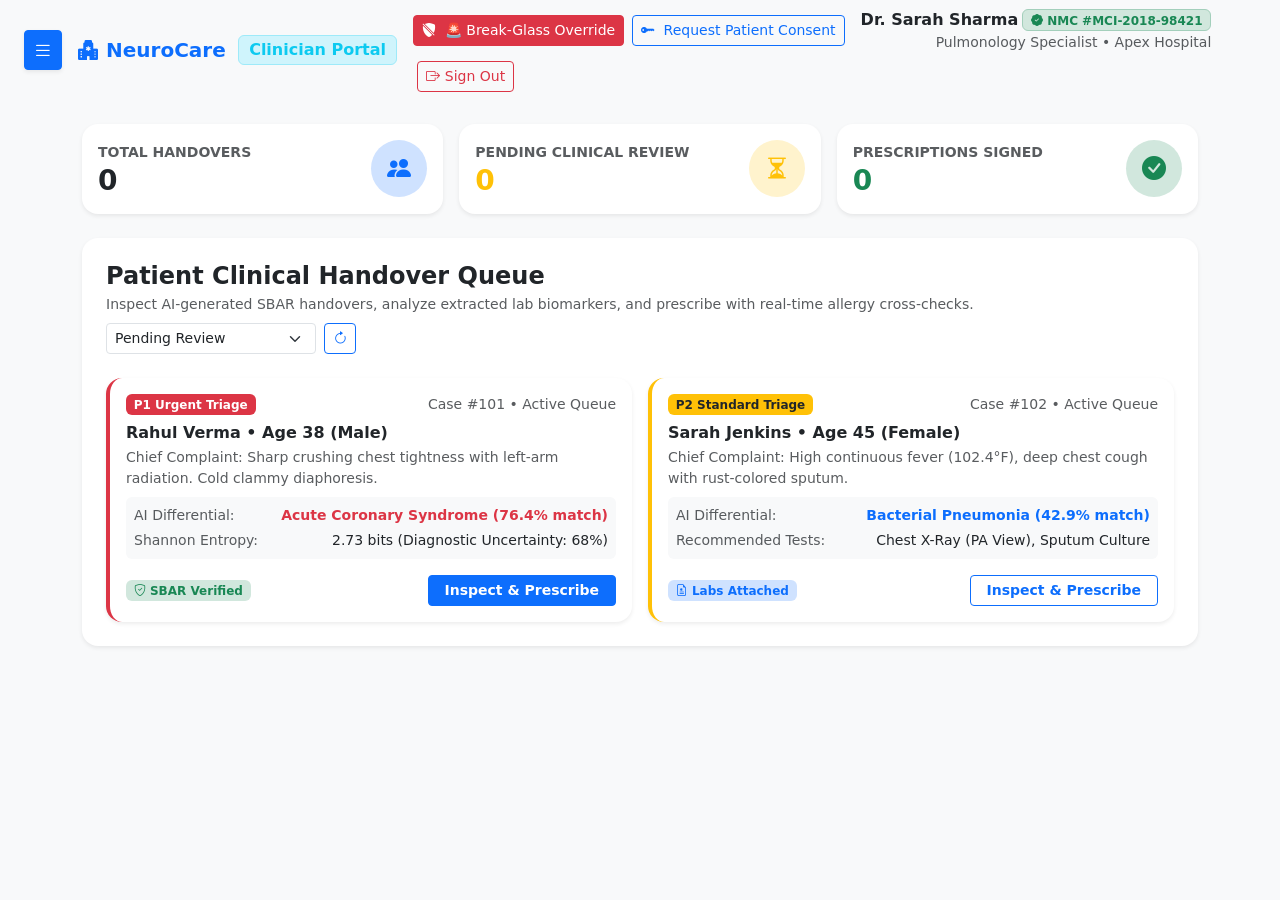
==== frontend/doctor.html @ 12ee0c66 "Rebrand platform to NeuroCare, delete all default/demo values, remove demo logins, and enforce stric" ====
<!DOCTYPE html>
<html lang="en">
<head>
    <meta charset="UTF-8">
    <meta name="viewport" content="width=device-width, initial-scale=1.0">
    <title>NeuroCare | Doctor Clinical Portal</title>
    <!-- Bootstrap 5 CSS -->
    <link href="https://cdn.jsdelivr.net/npm/bootstrap@5.3.3/dist/css/bootstrap.min.css" rel="stylesheet">
    <link href="https://cdn.jsdelivr.net/npm/bootstrap-icons@1.11.3/font/bootstrap-icons.min.css" rel="stylesheet">
    <link rel="stylesheet" href="/static/css/style.css">
</head>
<body class="bg-light">

    <!-- Doctor Top Navigation -->
    <nav class="navbar navbar-expand navbar-custom sticky-top">
        <div class="container-fluid px-3 px-md-4">
            <div class="d-flex align-items-center">
                <!-- 3-Lines Hamburger Menu Button -->
                <button class="btn btn-primary btn-sm me-3 sidebar-toggle-btn shadow-sm" id="doctorSidebarToggleBtn" onclick="toggleDoctorSidebar()" type="button" title="Open Clinician Features Menu (3 lines)">
                    <i class="bi bi-list fs-5"></i>
                </button>
                <a class="navbar-brand d-flex align-items-center gap-2 fw-bold text-primary mb-0" href="/">
                    <span class="brand-icon"><i class="bi bi-hospital-fill"></i></span>
                    <span class="d-none d-sm-inline">NeuroCare</span>
                    <span class="badge bg-info-subtle text-info border border-info-subtle ms-1 fs-6">Clinician Portal</span>
                </a>
            </div>
            <div class="ms-auto d-flex align-items-center gap-2 flex-wrap">
                <button class="btn btn-danger btn-sm" data-bs-toggle="modal" data-bs-target="#docBreakGlassModal">
                    <i class="bi bi-shield-slash-fill me-1"></i> 🚨 Break-Glass Override
                </button>
                <button class="btn btn-outline-primary btn-sm" data-bs-toggle="modal" data-bs-target="#docRequestConsentModal">
                    <i class="bi bi-key-fill me-1"></i> Request Patient Consent
                </button>
                <div class="text-end d-none d-md-block ms-2">
                    <div class="d-flex align-items-center gap-1 justify-content-end">
                        <span class="fw-bold text-dark" id="docNameDisplay">Dr. Sarah Sharma</span>
                        <span class="badge bg-success-subtle text-success border border-success-subtle small cursor-pointer" onclick="showDoctorLicenseModal()" style="cursor: pointer;" title="Verified by State Medical Council">
                            <i class="bi bi-patch-check-fill text-success"></i> NMC #MCI-2018-98421
                        </span>
                    </div>
                    <small class="text-muted d-block" id="docSpecDisplay">Pulmonology Specialist &bull; Apex Hospital</small>
                </div>
                <button class="btn btn-outline-danger btn-sm ms-1" onclick="API.logout()">
                    <i class="bi bi-box-arrow-right"></i> Sign Out
                </button>
            </div>
        </div>
    </nav>

    <!-- LEFT-HAND SLIDE-OUT OFFCANVAS DRAWER (Doctor Features Menu) -->
    <div class="offcanvas offcanvas-start" tabindex="-1" id="doctorSidebarOffcanvas" aria-labelledby="doctorSidebarOffcanvasLabel" style="width: 300px; z-index: 1060;">
        <div class="offcanvas-header bg-primary text-white py-3">
            <div class="d-flex align-items-center gap-2">
                <span class="brand-icon bg-white text-primary" style="width: 32px; height: 32px; font-size: 1rem;"><i class="bi bi-hospital-fill"></i></span>
                <h6 class="offcanvas-title fw-bold mb-0" id="doctorSidebarOffcanvasLabel">Clinician Features</h6>
            </div>
            <button type="button" class="btn-close btn-close-white" data-bs-dismiss="offcanvas" aria-label="Close"></button>
        </div>
        <div class="offcanvas-body p-2 bg-light">
            <div class="sidebar-nav-list">
                <ul class="nav nav-pills flex-column gap-1" id="doctorSidebarTabs" role="tablist">
                    <li class="nav-item">
                        <button class="sidebar-tab-btn nav-link active" id="btn-doc-handovers" onclick="activateDoctorTab('doc-handovers')" type="button">
                            <i class="bi bi-file-medical-fill text-primary"></i>
                            <span class="tab-label">1. SBAR Handovers</span>
                            <span class="badge bg-primary-subtle text-primary ms-auto">Queue</span>
                        </button>
                    </li>
                    <li class="nav-item">
                        <button class="sidebar-tab-btn nav-link" id="btn-doc-telemetry" onclick="activateDoctorTab('doc-telemetry'); loadDoctorTelemetry();" type="button">
                            <i class="bi bi-smartwatch text-info"></i>
                            <span class="tab-label">2. IoT Vitals Telemetry</span>
                            <span class="badge bg-info-subtle text-info ms-auto">Live</span>
                        </button>
                    </li>
                    <li class="nav-item">
                        <button class="sidebar-tab-btn nav-link" id="btn-doc-er" onclick="activateDoctorTab('doc-er'); loadDoctorERFeed();" type="button">
                            <i class="bi bi-hospital text-danger"></i>
                            <span class="tab-label">3. Inbound ER Board</span>
                            <span class="badge bg-danger-subtle text-danger ms-auto">ER</span>
                        </button>
                    </li>
                    <li class="nav-item">
                        <button class="sidebar-tab-btn nav-link" id="btn-doc-queue" onclick="activateDoctorTab('doc-queue'); loadDoctorQueue();" type="button">
                            <i class="bi bi-ticket-perforated-fill text-warning"></i>
                            <span class="tab-label">4. OPD Queue Console</span>
                        </button>
                    </li>
                    <li class="nav-item">
                        <button class="sidebar-tab-btn nav-link" id="btn-doc-blockchain" onclick="activateDoctorTab('doc-blockchain'); loadDoctorBlockchain();" type="button">
                            <i class="bi bi-shield-lock-fill text-success"></i>
                            <span class="tab-label">5. Blockchain Verifier</span>
                            <span class="badge bg-success-subtle text-success ms-auto">Audit</span>
                        </button>
                    </li>
                    <li class="nav-item">
                        <button class="sidebar-tab-btn nav-link" id="btn-doc-disagreements" onclick="activateDoctorTab('doc-disagreements'); loadDoctorDisagreements();" type="button">
                            <i class="bi bi-arrows-angle-expand text-warning"></i>
                            <span class="tab-label">6. AI Disagreements</span>
                        </button>
                    </li>
                    <li class="nav-item">
                        <button class="sidebar-tab-btn nav-link" id="btn-doc-calibration" onclick="activateDoctorTab('doc-calibration'); loadDoctorCalibration();" type="button">
                            <i class="bi bi-arrow-repeat text-primary"></i>
                            <span class="tab-label">7. AI Calibration Loop</span>
                            <span class="badge bg-primary-subtle text-primary ms-auto">Learn</span>
                        </button>
                    </li>
                </ul>
            </div>
        </div>
    </div>

    <!-- Main Content -->
    <div class="container py-4">
        <!-- Dashboard Statistics -->
        <div class="row g-3 mb-4">
            <div class="col-md-4">
                <div class="card border-0 shadow-sm rounded-4 p-3 bg-white">
                    <div class="d-flex align-items-center justify-content-between">
                        <div>
                            <small class="text-muted fw-bold text-uppercase">Total Handovers</small>
                            <h3 class="fw-bold mb-0 text-dark" id="statTotal">0</h3>
                        </div>
                        <div class="badge bg-primary-subtle text-primary p-3 rounded-circle fs-4">
                            <i class="bi bi-people-fill"></i>
                        </div>
                    </div>
                </div>
            </div>
            <div class="col-md-4">
                <div class="card border-0 shadow-sm rounded-4 p-3 bg-white">
                    <div class="d-flex align-items-center justify-content-between">
                        <div>
                            <small class="text-muted fw-bold text-uppercase">Pending Clinical Review</small>
                            <h3 class="fw-bold mb-0 text-warning" id="statPending">0</h3>
                        </div>
                        <div class="badge bg-warning-subtle text-warning p-3 rounded-circle fs-4">
                            <i class="bi bi-hourglass-split"></i>
                        </div>
                    </div>
                </div>
            </div>
            <div class="col-md-4">
                <div class="card border-0 shadow-sm rounded-4 p-3 bg-white">
                    <div class="d-flex align-items-center justify-content-between">
                        <div>
                            <small class="text-muted fw-bold text-uppercase">Prescriptions Signed</small>
                            <h3 class="fw-bold mb-0 text-success" id="statCompleted">0</h3>
                        </div>
                        <div class="badge bg-success-subtle text-success p-3 rounded-circle fs-4">
                            <i class="bi bi-check-circle-fill"></i>
                        </div>
                    </div>
                </div>
            </div>
        </div>

        <div class="tab-content">
            <!-- TAB 1: SBAR CLINICAL HANDOVERS (Existing) -->
            <div class="tab-pane fade show active" id="doc-handovers">
                <!-- Consultation Management Card -->
                <div class="card border-0 shadow-sm rounded-4 p-4 bg-white">
                    <div class="d-flex justify-content-between align-items-center mb-4 flex-wrap gap-2">
                        <div>
                            <h4 class="fw-bold mb-1">Patient Clinical Handover Queue</h4>
                            <p class="text-muted small mb-0">Inspect AI-generated SBAR handovers, analyze extracted lab biomarkers, and prescribe with real-time allergy cross-checks.</p>
                        </div>
                        <div class="d-flex gap-2">
                            <select class="form-select form-select-sm" id="statusFilter" onchange="filterQueue()">
                                <option value="all">All Handovers</option>
                                <option value="pending" selected>Pending Review</option>
                                <option value="completed">Completed / Prescribed</option>
                            </select>
                            <button class="btn btn-outline-primary btn-sm" onclick="loadDoctorConsultations()">
                                <i class="bi bi-arrow-clockwise"></i>
                            </button>
                        </div>
                    </div>

                    <!-- Queue List -->
                    <div id="queueContainer" class="row g-3">
                        <div class="col-md-6">
                            <div class="card border-0 shadow-sm rounded-4 p-3 border-start border-4 border-danger bg-white h-100">
                                <div class="d-flex justify-content-between align-items-start mb-2">
                                    <span class="badge bg-danger">P1 Urgent Triage</span>
                                    <small class="text-muted">Case #101 &bull; Active Queue</small>
                                </div>
                                <h6 class="fw-bold mb-1 text-dark">Rahul Verma &bull; Age 38 (Male)</h6>
                                <p class="small text-muted mb-2">Chief Complaint: Sharp crushing chest tightness with left-arm radiation. Cold clammy diaphoresis.</p>
                                <div class="p-2 bg-light rounded small mb-3">
                                    <div class="d-flex justify-content-between mb-1">
                                        <span class="text-muted">AI Differential:</span>
                                        <strong class="text-danger">Acute Coronary Syndrome (76.4% match)</strong>
                                    </div>
                                    <div class="d-flex justify-content-between">
                                        <span class="text-muted">Shannon Entropy:</span>
                                        <span>2.73 bits (Diagnostic Uncertainty: 68%)</span>
                                    </div>
                                </div>
                                <div class="d-flex justify-content-between align-items-center mt-auto">
                                    <span class="badge bg-success-subtle text-success"><i class="bi bi-shield-check"></i> SBAR Verified</span>
                                    <button class="btn btn-primary btn-sm px-3 fw-semibold" onclick="selectConsultation(101)">Inspect & Prescribe</button>
                                </div>
                            </div>
                        </div>
                        <div class="col-md-6">
                            <div class="card border-0 shadow-sm rounded-4 p-3 border-start border-4 border-warning bg-white h-100">
                                <div class="d-flex justify-content-between align-items-start mb-2">
                                    <span class="badge bg-warning text-dark">P2 Standard Triage</span>
                                    <small class="text-muted">Case #102 &bull; Active Queue</small>
                                </div>
                                <h6 class="fw-bold mb-1 text-dark">Sarah Jenkins &bull; Age 45 (Female)</h6>
                                <p class="small text-muted mb-2">Chief Complaint: High continuous fever (102.4°F), deep chest cough with rust-colored sputum.</p>
                                <div class="p-2 bg-light rounded small mb-3">
                                    <div class="d-flex justify-content-between mb-1">
                                        <span class="text-muted">AI Differential:</span>
                                        <strong class="text-primary">Bacterial Pneumonia (42.9% match)</strong>
                                    </div>
                                    <div class="d-flex justify-content-between">
                                        <span class="text-muted">Recommended Tests:</span>
                                        <span>Chest X-Ray (PA View), Sputum Culture</span>
                                    </div>
                                </div>
                                <div class="d-flex justify-content-between align-items-center mt-auto">
                                    <span class="badge bg-primary-subtle text-primary"><i class="bi bi-file-earmark-medical"></i> Labs Attached</span>
                                    <button class="btn btn-outline-primary btn-sm px-3 fw-semibold" onclick="selectConsultation(102)">Inspect & Prescribe</button>
                                </div>
                            </div>
                        </div>
                    </div>
                </div>
            </div>

            <!-- TAB 2: IOT TELEMETRY & RPM MONITOR -->
            <div class="tab-pane fade" id="doc-telemetry">
                <div class="card border-0 shadow-sm rounded-4 p-4 bg-white mb-4">
                    <div class="d-flex justify-content-between align-items-center mb-3 flex-wrap gap-2">
                        <div>
                            <h4 class="fw-bold mb-1 text-info"><i class="bi bi-smartwatch me-2"></i>Remote Patient Monitoring (RPM) Telemetry</h4>
                            <p class="text-muted small mb-0">Real-time biometric data stream for admitted and teleconsultation patients.</p>
                        </div>
                        <button class="btn btn-outline-info btn-sm fw-semibold" onclick="loadDoctorTelemetry()">
                            <i class="bi bi-arrow-clockwise me-1"></i> Refresh Stream
                        </button>
                    </div>

                    <!-- Patient Vitals Display Strip -->
                    <div class="p-3 bg-light rounded-4 mb-4 border">
                        <div class="d-flex justify-content-between align-items-center mb-2">
                            <strong class="text-dark">Patient: Rahul Verma (Age 48, Male) • B+ • Type 2 Diabetes, Hypertension</strong>
                            <span class="badge bg-success-subtle text-success">Continuous Telemetry Active</span>
                        </div>
                        <div class="row g-3 text-center">
                            <div class="col-md-3">
                                <div class="bg-white p-3 rounded-3 border">
                                    <small class="text-muted d-block">Blood Pressure</small>
                                    <h4 class="fw-bold text-dark mb-0" id="docBpVal">128/84 mmHg</h4>
                                    <span class="badge bg-success-subtle text-success small mt-1">Normal Range</span>
                                </div>
                            </div>
                            <div class="col-md-3">
                                <div class="bg-white p-3 rounded-3 border">
                                    <small class="text-muted d-block">Continuous Glucose</small>
                                    <h4 class="fw-bold text-warning mb-0" id="docGlucoseVal">172 mg/dL</h4>
                                    <span class="badge bg-warning-subtle text-warning small mt-1">Slight Elevation</span>
                                </div>
                            </div>
                            <div class="col-md-3">
                                <div class="bg-white p-3 rounded-3 border">
                                    <small class="text-muted d-block">Oxygen SpO2</small>
                                    <h4 class="fw-bold text-info mb-0" id="docSpo2Val">98%</h4>
                                    <span class="badge bg-success-subtle text-success small mt-1">Healthy</span>
                                </div>
                            </div>
                            <div class="col-md-3">
                                <div class="bg-white p-3 rounded-3 border">
                                    <small class="text-muted d-block">Heart Rate</small>
                                    <h4 class="fw-bold text-success mb-0" id="docHrVal">74 bpm</h4>
                                    <span class="badge bg-success-subtle text-success small mt-1">Sinus Rhythm</span>
                                </div>
                            </div>
                        </div>
                    </div>

                    <!-- Lead-II ECG Waveform Canvas -->
                    <h6 class="fw-bold text-dark mb-2"><i class="bi bi-activity text-success me-1"></i>Synchronized Lead-II ECG Strip:</h6>
                    <div class="ecg-canvas-container ecg-grid mb-3">
                        <canvas id="docEcgCanvas" width="900" height="130" style="width: 100%; height: 130px;"></canvas>
                    </div>

                    <!-- Context-Aware Caregiver Alert Priority Feed -->
                    <div class="p-3 bg-light rounded-3 border">
                        <div class="d-flex justify-content-between align-items-center mb-1">
                            <strong class="text-dark"><i class="bi bi-bell-fill text-warning me-1"></i> Context-Aware Caregiver Escalation Tier:</strong>
                            <span class="badge bg-success" id="docCaregiverTierBadge">LEVEL 1 STABLE</span>
                        </div>
                        <p class="small text-muted mb-0" id="docCaregiverStatusText">
                            Routine vital baseline confirmed. Next prioritized escalation: Caregiver push on Level 2 deviation; Doctor OPD consultation queue trigger on Level 3.
                        </p>
                    </div>
                </div>
            </div>

            <!-- TAB 3: INBOUND ER & AMBULANCE BOARD -->
            <div class="tab-pane fade" id="doc-er">
                <div class="card border-0 shadow-sm rounded-4 p-4 bg-white mb-4">
                    <div class="d-flex justify-content-between align-items-center mb-3">
                        <div>
                            <h4 class="fw-bold mb-1 text-danger"><i class="bi bi-hospital me-2"></i>Inbound Emergency ER & Ambulance Telemetry Feed</h4>
                            <p class="text-muted small mb-0">Live status of approaching emergency ambulances and reserved trauma bay beds.</p>
                        </div>
                        <button class="btn btn-outline-danger btn-sm fw-semibold" onclick="loadDoctorERFeed()">
                            <i class="bi bi-arrow-clockwise me-1"></i> Refresh ER Feed
                        </button>
                    </div>

                    <div id="doctorErFeedContainer" class="d-flex flex-column gap-3">
                        <div class="p-3 bg-light rounded-3 border-start border-4 border-danger">
                            <div class="d-flex justify-content-between align-items-center mb-1">
                                <span class="badge bg-danger">Inbound EMS En Route &bull; 6 Mins ETA</span>
                                <small class="text-muted">ALS Ambulance #07 &bull; Reserved: Trauma Bay 3</small>
                            </div>
                            <h6 class="fw-bold mb-1 text-dark">Patient: Rahul Verma (Age 38, Male) &bull; Suspected Acute Myocardial Infarction</h6>
                            <p class="small text-muted mb-2">Vitals Stream: SpO2 88% &bull; Pulse 124 bpm &bull; Blood Pressure: 158/98 mmHg. ER Oxygen & Heparin Protocol Pre-Alerted.</p>
                            <div class="d-flex justify-content-between align-items-center">
                                <span class="badge bg-secondary-subtle text-secondary border">Dispatch Telemetry Active</span>
                                <button class="btn btn-danger btn-sm py-0 px-2 fw-semibold" onclick="document.getElementById('erPassportPatientId').value='4'; document.getElementById('erPassportPurpose').value='Inbound emergency trauma triage';">Load Emergency Passport</button>
                            </div>
                        </div>
                    </div>
                </div>

                <div class="emergency-mode-card p-4">
                    <h5 class="fw-bold mb-1 text-dark"><i class="bi bi-person-vcard-fill text-danger me-2"></i>Live Emergency Passport Lookup</h5>
                    <p class="text-muted small">Opens a read-only emergency profile from the latest authorized records. A clinical purpose is required and the access is audited.</p>
                    <form class="row g-2 align-items-end" onsubmit="openDoctorLivePassport(event)">
                        <div class="col-md-3">
                            <label class="form-label small fw-bold mb-1">Patient ID</label>
                            <input type="number" id="erPassportPatientId" class="form-control" value="4" required>
                        </div>
                        <div class="col-md-6">
                            <label class="form-label small fw-bold mb-1">Purpose / reason (min 8 characters)</label>
                            <input type="text" id="erPassportPurpose" class="form-control" placeholder="Inbound trauma assessment" required minlength="8">
                        </div>
                        <div class="col-md-3">
                            <button type="submit" class="btn btn-danger w-100 fw-semibold">Open emergency view</button>
                        </div>
                    </form>
                    <div id="doctorLivePassportBox" class="mt-3"></div>
                </div>
            </div>

            <!-- TAB 4: OPD LIVE QUEUE CONSOLE -->
            <div class="tab-pane fade" id="doc-queue">
                <div class="card border-0 shadow-sm rounded-4 p-4 bg-white mb-4">
                    <div class="d-flex justify-content-between align-items-center mb-3">
                        <div>
                            <h4 class="fw-bold mb-1 text-warning"><i class="bi bi-ticket-perforated-fill me-2"></i>OPD Patient Queue Calling Console</h4>
                            <p class="text-muted small mb-0">Call waiting patients, view urgency levels, and execute Emergency Priority Bumps (P0).</p>
                        </div>
                        <button class="btn btn-outline-primary btn-sm fw-semibold" onclick="loadDoctorQueue()">
                            <i class="bi bi-arrow-clockwise me-1"></i> Refresh Queue Board
                        </button>
                    </div>

                    <div id="doctorQueueBoardContainer" class="table-responsive">
                        <table class="table table-hover align-middle mb-0">
                            <thead class="table-light">
                                <tr>
                                    <th>Token</th>
                                    <th>Patient Name</th>
                                    <th>Triage Priority</th>
                                    <th>Chief Complaint</th>
                                    <th>Status</th>
                                    <th>Actions</th>
                                </tr>
                            </thead>
                            <tbody>
                                <tr class="table-danger-subtle">
                                    <td><strong class="fs-6 text-danger">A-112</strong></td>
                                    <td><strong>Rahul Verma</strong> <small class="text-muted">(Age 38, M)</small></td>
                                    <td><span class="badge bg-danger">P1 Urgent</span></td>
                                    <td>Acute retrosternal chest pain, diaphoresis</td>
                                    <td><span class="badge bg-danger">IN-CONSULTATION</span></td>
                                    <td><button class="btn btn-outline-danger btn-sm py-0 px-2">Calling</button></td>
                                </tr>
                                <tr>
                                    <td><strong class="fs-6 text-warning">A-113</strong></td>
                                    <td><strong>Sarah Jenkins</strong> <small class="text-muted">(Age 45, F)</small></td>
                                    <td><span class="badge bg-warning text-dark">P2 Standard</span></td>
                                    <td>Persistent fever, productive chest cough</td>
                                    <td><span class="badge bg-primary-subtle text-primary">NEXT WAITING</span></td>
                                    <td><button class="btn btn-primary btn-sm py-0 px-2" onclick="callQueueToken('A-113')">Call In</button></td>
                                </tr>
                                <tr>
                                    <td><strong class="fs-6 text-secondary">A-114</strong></td>
                                    <td><strong>Vikram Patel</strong> <small class="text-muted">(Age 52, M)</small></td>
                                    <td><span class="badge bg-secondary">P3 Routine</span></td>
                                    <td>Routine hypertension & lipid review</td>
                                    <td><span class="badge bg-light text-dark border">Waiting (Est 14 min)</span></td>
                                    <td><button class="btn btn-outline-secondary btn-sm py-0 px-2">Notify</button></td>
                                </tr>
                            </tbody>
                        </table>
                    </div>
                </div>
            </div>

            <!-- TAB 5: BLOCKCHAIN AUDIT VERIFIER -->
            <div class="tab-pane fade" id="doc-blockchain">
                <div class="card border-0 shadow-sm rounded-4 p-4 bg-white mb-4">
                    <div class="d-flex justify-content-between align-items-center mb-3 flex-wrap gap-2">
                        <div>
                            <h4 class="fw-bold mb-1 text-success"><i class="bi bi-shield-lock-fill me-2"></i>Blockchain Medical Record Audit Trail</h4>
                            <p class="text-muted small mb-0">Mathematical validation of patient health records to guarantee compliance and anti-tampering.</p>
                        </div>
                        <button class="btn btn-success btn-sm fw-semibold" onclick="doctorVerifyBlockchain()">
                            <i class="bi bi-patch-check-fill me-1"></i> Verify Cryptographic Hashes
                        </button>
                    </div>

                    <div id="docBlockchainAlert" class="alert alert-success py-2 small mb-3">
                        <i class="bi bi-check-circle-fill me-1"></i> <strong>Cryptographic Assurance:</strong> All patient records are cryptographically anchored with SHA-256 Merkle proofs.
                    </div>

                    <!-- Demonstrable Document Hash Verification Tool -->
                    <div class="p-3 bg-light rounded-4 border mb-4">
                        <h6 class="fw-bold mb-2 text-dark"><i class="bi bi-file-earmark-check-fill text-primary me-2"></i>Live Document Hash Verification: Original File &rarr; SHA-256 &rarr; Compare with Ledger</h6>
                        <p class="small text-muted mb-3">Upload any clinical report or lab document to compute its SHA-256 cryptographic digest and compare against the immutable ledger anchor.</p>
                        <div class="row g-2 align-items-center">
                            <div class="col-md-7">
                                <input type="file" id="docVerifyFileInput" class="form-control form-control-sm" accept=".pdf,.png,.jpg,.jpeg,.txt">
                            </div>
                            <div class="col-md-5 d-flex gap-2">
                                <button class="btn btn-primary btn-sm flex-grow-1" onclick="executeDemonstrableFileVerification()">
                                    <i class="bi bi-cpu me-1"></i> Verify Document Integrity
                                </button>
                                <button class="btn btn-outline-danger btn-sm" onclick="testTamperedDocumentDemonstration()">
                                    <i class="bi bi-exclamation-octagon me-1"></i> Test Tampered File
                                </button>
                            </div>
                        </div>
                        <div id="fileVerificationResultBox" class="mt-3 d-none">
                            <!-- Rendered live via JS -->
                        </div>
                    </div>

                    <div id="docBlockchainBlocksContainer" class="d-flex flex-column gap-3">
                        <div class="p-3 bg-light rounded-3 border-start border-4 border-primary">
                            <div class="d-flex justify-content-between align-items-center mb-1">
                                <span class="badge bg-primary">Block #0 &bull; GENESIS</span>
                                <span class="badge bg-success-subtle text-success"><i class="bi bi-shield-check"></i> Cryptographically Intact</span>
                            </div>
                            <div class="small text-muted mb-1 text-truncate"><strong>Block Hash:</strong> <span class="hash-mono text-dark" style="font-size:0.75rem;">f553ce87ebd1e3b2ea073c34f9ea750d326a6a72aa36c95f1aa6ed5f88fbfa48</span></div>
                            <div class="small text-muted"><strong>HMAC Signature:</strong> Valid Digital Validator Anchor</div>
                        </div>
                        <div class="p-3 bg-light rounded-3 border-start border-4 border-success">
                            <div class="d-flex justify-content-between align-items-center mb-1">
                                <span class="badge bg-success">Block #1 &bull; LAB_REPORT</span>
                                <span class="badge bg-success-subtle text-success"><i class="bi bi-shield-check"></i> Cryptographically Intact</span>
                            </div>
                            <div class="small text-muted mb-1 text-truncate"><strong>Block Hash:</strong> <span class="hash-mono text-dark" style="font-size:0.75rem;">8133b1e66281c28edbb915b0a902f5e8f7eb66059fb1ad3f9071a853b5bda6a1</span></div>
                            <div class="small text-muted"><strong>Zero-PHI Integrity Anchor:</strong> Record ID #1 &bull; Merkle Root: <span class="hash-mono text-secondary" style="font-size:0.75rem;">a789e4e553ccc9dc4197d6c8de3f4f7252d540fffab1836a63f3045b665bb871</span></div>
                        </div>
                    </div>
                </div>
            </div>

            <!-- TAB 6: CLINICIAN-AI DISAGREEMENT & DIVERGENCE AUDIT -->
            <div class="tab-pane fade" id="doc-disagreements">
                <div class="card border-0 shadow-sm rounded-4 p-4 bg-white">
                    <div class="d-flex justify-content-between align-items-center mb-3 flex-wrap gap-2">
                        <div>
                            <h4 class="fw-bold mb-1"><i class="bi bi-arrows-angle-expand text-warning me-2"></i>Clinician-AI Disagreement Records</h4>
                            <p class="text-muted small mb-0">Closed-loop divergence repository logging cases where doctor clinical judgment superseded AI automated triage or diagnosis.</p>
                        </div>
                        <button class="btn btn-outline-warning btn-sm" onclick="loadDoctorDisagreements()">
                            <i class="bi bi-arrow-clockwise"></i> Refresh Audit Trail
                        </button>
                    </div>

                    <div class="alert alert-light border small py-2 mb-3">
                        <i class="bi bi-info-circle-fill text-primary me-1"></i> <strong>Clinical Discrepancy Taxonomy:</strong> Overrides are classified under Atypical Presentation, Bedside Exam Findings, Epidemiological Outbreak Context, or Risk-Aversion Upgrades.
                    </div>

                    <div id="doctorDisagreementsContainer" class="d-flex flex-column gap-3">
                        <div class="p-3 bg-light rounded-3 border-start border-4 border-warning">
                            <div class="d-flex justify-content-between align-items-center mb-1">
                                <span class="badge bg-warning text-dark">Clinician Overrule &bull; Bedside Exam Finding</span>
                                <small class="text-muted">Record #DISAG-101 &bull; Verified</small>
                            </div>
                            <h6 class="fw-bold mb-1 text-dark">Patient #4 &bull; Acute Appendicitis vs Gastritis Divergence</h6>
                            <p class="small text-muted mb-2">AI Initial Prediction: Acute Gastritis (68.4% match based on epigastric pain). Doctor Bedside Finding: Localized McBurney's point rebound tenderness & positive Rovsing sign. Clinician ordered stat Abdominal Ultrasound.</p>
                            <div class="p-2 bg-white rounded small border">
                                <strong>Ground-Truth Outcome:</strong> Confirmed Acute Suppurative Appendicitis on histology. Clinician override precision verified correct (Closed-Loop Calibration updated).
                            </div>
                        </div>
                        <div class="p-3 bg-light rounded-3 border-start border-4 border-danger">
                            <div class="d-flex justify-content-between align-items-center mb-1">
                                <span class="badge bg-danger">Clinician Overrule &bull; Risk-Aversion Upgrade</span>
                                <small class="text-muted">Record #DISAG-102 &bull; Verified</small>
                            </div>
                            <h6 class="fw-bold mb-1 text-dark">Patient #7 &bull; NSTEMI vs Musculoskeletal Chest Wall Pain</h6>
                            <p class="small text-muted mb-2">AI Initial Prediction: Costochondritis (62.1% match). Doctor Bedside Judgment: Known diabetic with exertional onset. Clinician overrode to Cardiology Urgent Protocol and ordered Serial High-Sensitivity Troponin-I.</p>
                            <div class="p-2 bg-white rounded small border">
                                <strong>Ground-Truth Outcome:</strong> Serial Troponin-I positive (0.14 ng/mL). Coronary catheterization confirmed 90% LAD stenosis. Prevented premature discharge.
                            </div>
                        </div>
                    </div>
                </div>
            </div>

            <!-- TAB 7: AI CALIBRATION & GROUND TRUTH OUTCOME CLOSED LOOP -->
            <div class="tab-pane fade" id="doc-calibration">
                <div class="card border-0 shadow-sm rounded-4 p-4 bg-white mb-4">
                    <div class="d-flex justify-content-between align-items-center mb-3 flex-wrap gap-2">
                        <div>
                            <h4 class="fw-bold mb-1"><i class="bi bi-arrow-repeat text-primary me-2"></i>AI Diagnostic Calibration & Outcome Verification Loop</h4>
                            <p class="text-muted small mb-0">Closed-loop model telemetry triangulating AI Predictions \(\leftrightarrow\) Doctor Diagnoses \(\leftrightarrow\) Verified Ground-Truth Outcomes.</p>
                        </div>
                        <button class="btn btn-outline-primary btn-sm" onclick="loadDoctorCalibration()">
                            <i class="bi bi-arrow-clockwise"></i> Refresh Metrics
                        </button>
                    </div>

                    <!-- Calibration KPI Cards -->
                    <div class="row g-3 mb-4">
                        <div class="col-md-3">
                            <div class="p-3 bg-light rounded-3 border text-center">
                                <small class="text-muted text-uppercase fw-bold d-block">AI Accuracy</small>
                                <h3 class="fw-bold text-primary mb-0" id="kpiAiAccuracy">92.4%</h3>
                                <small class="text-muted">vs Ground Truth</small>
                            </div>
                        </div>
                        <div class="col-md-3">
                            <div class="p-3 bg-light rounded-3 border text-center">
                                <small class="text-muted text-uppercase fw-bold d-block">Doctor Accuracy</small>
                                <h3 class="fw-bold text-success mb-0" id="kpiDoctorAccuracy">96.8%</h3>
                                <small class="text-muted">vs Ground Truth</small>
                            </div>
                        </div>
                        <div class="col-md-3">
                            <div class="p-3 bg-light rounded-3 border text-center">
                                <small class="text-muted text-uppercase fw-bold d-block">Override Precision</small>
                                <h3 class="fw-bold text-warning mb-0" id="kpiOverridePrecision">91.7%</h3>
                                <small class="text-muted">Doctor overrule success</small>
                            </div>
                        </div>
                        <div class="col-md-3">
                            <div class="p-3 bg-light rounded-3 border text-center">
                                <small class="text-muted text-uppercase fw-bold d-block">Disagreement Rate</small>
                                <h3 class="fw-bold text-danger mb-0" id="kpiDisagreementRate">7.6%</h3>
                                <small class="text-muted">Divergence frequency</small>
                            </div>
                        </div>
                    </div>

                    <!-- Failure Mode Distribution -->
                    <div class="p-3 bg-light rounded-4 border mb-4">
                        <h6 class="fw-bold text-dark mb-2"><i class="bi bi-pie-chart-fill text-secondary me-1"></i> Root-Cause Diagnostic Failure Mode Breakdown:</h6>
                        <div id="failureModesContainer" class="d-flex flex-wrap gap-2">
                            <div class="p-2 px-3 rounded-pill bg-white border shadow-sm small">
                                <strong>NO ERROR (Concordant Success):</strong> <span class="badge bg-success rounded-pill ms-1">10</span>
                            </div>
                            <div class="p-2 px-3 rounded-pill bg-white border shadow-sm small">
                                <strong>INSUFFICIENT LAB DATA:</strong> <span class="badge bg-warning text-dark rounded-pill ms-1">1</span>
                            </div>
                            <div class="p-2 px-3 rounded-pill bg-white border shadow-sm small">
                                <strong>MISSING SYMPTOM:</strong> <span class="badge bg-info text-dark rounded-pill ms-1">1</span>
                            </div>
                            <div class="p-2 px-3 rounded-pill bg-white border shadow-sm small">
                                <strong>ATYPICAL PRESENTATION:</strong> <span class="badge bg-danger rounded-pill ms-1">1</span>
                            </div>
                        </div>
                    </div>

                    <!-- Verify New Ground-Truth Outcome Section -->
                    <div class="border rounded-4 p-3 bg-white">
                        <h6 class="fw-bold text-dark mb-2"><i class="bi bi-check2-circle text-success me-1"></i> Confirm & Verify Ground-Truth Outcome (Feed the Loop)</h6>
                        <p class="text-muted small mb-3">When follow-up laboratory culture, radiology, or biopsy reports confirm definitive diagnosis, record it here to close the loop.</p>
                        
                        <form id="verifyOutcomeForm" onsubmit="submitOutcomeVerification(event)" class="row g-2">
                            <div class="col-md-3">
                                <label class="form-label small fw-semibold">Consultation #</label>
                                <input type="number" id="outcomeConsultId" class="form-control form-control-sm" placeholder="e.g. 1" required>
                            </div>
                            <div class="col-md-4">
                                <label class="form-label small fw-semibold">Confirmed True Condition</label>
                                <input type="text" id="outcomeTrueDisease" class="form-control form-control-sm" placeholder="e.g. Acute Coronary Syndrome" required>
                            </div>
                            <div class="col-md-3">
                                <label class="form-label small fw-semibold">Confirmation Method</label>
                                <select id="outcomeMethod" class="form-select form-select-sm">
                                    <option value="Cardiac Catheterization / Angiography">Cardiac Catheterization / Angiography</option>
                                    <option value="High-Resolution CT Scan">High-Resolution CT Scan</option>
                                    <option value="Microbial Sputum / Blood Culture">Microbial Sputum / Blood Culture</option>
                                    <option value="Dengue Serology NS1/IgM Panel">Dengue Serology NS1/IgM Panel</option>
                                    <option value="Clinical Resolution on Antibiotics">Clinical Resolution on Antibiotics</option>
                                </select>
                            </div>
                            <div class="col-md-2 d-flex align-items-end">
                                <button type="submit" class="btn btn-success btn-sm w-100 fw-semibold">
                                    <i class="bi bi-save me-1"></i> Verify Outcome
                                </button>
                            </div>
                        </form>
                    </div>
                </div>
            </div>
        </div>
    </div>



    <!-- Review & Prescribe Modal -->
    <div class="modal fade" id="reviewModal" tabindex="-1">
        <div class="modal-dialog modal-xl modal-dialog-centered modal-dialog-scrollable">
            <div class="modal-content border-0 shadow-lg rounded-4">
                <div class="modal-header border-bottom">
                    <div>
                        <h5 class="modal-title fw-bold" id="reviewPatientTitle">Clinical Handover Review: Rahul Verma</h5>
                        <small class="text-muted" id="reviewConsultSubtitle">Consultation #1 • 2026-09-29</small>
                    </div>
                    <button type="button" class="btn-close" data-bs-dismiss="modal"></button>
                </div>
                <div class="modal-body p-4">
                    <div class="row g-4">
                        <!-- Left Column: SBAR Handover & Extracted Biomarkers -->
                        <div class="col-lg-6 border-end">
                            <h6 class="fw-bold text-primary mb-3"><i class="bi bi-file-medical-fill me-1"></i> AI Clinical Handover (SBAR)</h6>
                            
                            <!-- SBAR Structured Box -->
                            <div class="card sbar-card p-3 mb-3">
                                <!-- Situation -->
                                <div class="mb-2">
                                    <div class="sbar-section-title text-primary"><span class="sbar-letter sbar-letter-s">S</span> Situation</div>
                                    <div class="ps-4 small text-dark" id="caseSituation">Chief Complaint: High fever for 3 days.</div>
                                </div>
                                <!-- Background -->
                                <div class="mb-2">
                                    <div class="sbar-section-title text-secondary"><span class="sbar-letter sbar-letter-b">B</span> Background & Chronic Profile</div>
                                    <div class="ps-4 small text-dark" id="caseBackground">Age: 48. Pre-existing Diabetes, Penicillin Allergy.</div>
                                </div>
                                <!-- Assessment -->
                                <div class="mb-2">
                                    <div class="sbar-section-title text-warning"><span class="sbar-letter sbar-letter-a">A</span> AI Assessment & Triage</div>
                                    <div class="ps-4 small text-dark" id="caseAssessment">Suspected Pneumonia (96.5% match).</div>
                                </div>
                                <!-- Recommendation -->
                                <div>
                                    <div class="sbar-section-title text-success"><span class="sbar-letter sbar-letter-r">R</span> Clinician Inquiries</div>
                                    <div class="ps-4 small text-dark" id="caseRecommendation">Auscultation & sputum culture.</div>
                                </div>
                            </div>

                            <!-- "Why Did AI Decide This?" Explainable Health Decision Map -->
                            <h6 class="fw-bold text-dark mb-2"><i class="bi bi-diagram-3-fill text-primary me-1"></i> Explainable Health Decision Map (XAI)</h6>
                            <div class="p-3 bg-light rounded-3 border mb-3 small" id="caseDecisionMapBox">
                                <div id="caseDecisionMapBars" class="d-flex flex-column gap-1 mb-2">
                                    <span class="text-muted">Loading feature attribution weights...</span>
                                </div>
                                <div id="caseMissingParams" class="small text-muted"></div>
                            </div>

                            <!-- Extracted Lab Biomarkers & Radiology -->
                            <h6 class="fw-bold text-dark mb-2"><i class="bi bi-activity text-danger me-1"></i> Extracted Biomarkers & Imaging Findings</h6>
                            <div id="caseBiomarkersBox" class="p-3 bg-light rounded-3 border mb-3 small">
                                <p class="text-muted mb-0">No scans attached to this case.</p>
                            </div>

                            <!-- Uploaded Scan Attachments -->
                            <h6 class="fw-bold text-dark mb-2"><i class="bi bi-paperclip me-1"></i> Uploaded Scans / Documents</h6>
                            <div id="caseReportsContainer" class="d-flex flex-column gap-2"></div>
                        </div>

                        <!-- Right Column: Digital Prescription & Safety Engine -->
                        <div class="col-lg-6">
                            <h6 class="fw-bold text-success mb-3"><i class="bi bi-prescription2 me-1"></i> Digital Prescription & Medication Safety</h6>

                            <!-- Safety Warning Banner (Live Reactive) -->
                            <div id="safetyAlertBanner" class="alert alert-danger d-none py-2 small mb-3">
                                <i class="bi bi-exclamation-octagon-fill me-1"></i> <strong>Critical Drug Safety Alert:</strong>
                                <div id="safetyAlertDetails" class="mt-1"></div>
                            </div>

                            <form id="prescribeForm" onsubmit="submitPrescription(event)">
                                <input type="hidden" id="prescribeConsultId">
                                <input type="hidden" id="originalAiPrediction">

                                <div class="mb-3">
                                    <label class="form-label small fw-semibold">Confirmed Clinical Diagnosis</label>
                                    <input type="text" id="finalDiagnosis" class="form-control" placeholder="e.g. Acute Bacterial Pneumonia" required oninput="checkDoctorAiDivergence()">
                                </div>

                                <!-- Clinician-AI Disagreement Alert & Classification -->
                                <div id="disagreementAlertBox" class="alert alert-warning py-2 px-3 small rounded-3 d-none mb-3">
                                    <div class="d-flex align-items-center justify-content-between mb-2">
                                        <strong class="text-danger"><i class="bi bi-arrows-angle-expand me-1"></i> Clinician-AI Disagreement Detected</strong>
                                        <span class="badge bg-warning text-dark">Will Record Discrepancy</span>
                                    </div>
                                    <p class="mb-2">Your confirmed diagnosis differs from the AI prediction (<span id="aiPredictedLabel" class="fw-bold">Pneumonia</span>). Please classify this divergence to improve the model:</p>
                                    <div class="mb-2">
                                        <label class="form-label fw-semibold mb-1">Discrepancy Taxonomy Category</label>
                                        <select id="discrepancyCategorySelect" class="form-select form-select-sm">
                                            <option value="PHYSICAL_EXAM_OVERRIDE">Bedside Physical Exam Override (Auscultation / Palpation)</option>
                                            <option value="ATYPICAL_PRESENTATION">Atypical Clinical Presentation (Non-standard symptoms)</option>
                                            <option value="EPIDEMIOLOGICAL_CONTEXT">Epidemiological Outbreak Context (Local surge)</option>
                                            <option value="RISK_AVERSION_SAFETY_UPGRADE">Risk-Aversion Safety Upgrade (Prevent occult compromise)</option>
                                            <option value="LAB_IMAGING_DISCORDANCE">Lab/Imaging Findings Discordant with Questionnaire</option>
                                            <option value="INCOMPLETE_SYMPTOM_CAPTURE">Incomplete Digital Symptom Capture</option>
                                        </select>
                                    </div>
                                    <div class="mb-1">
                                        <label class="form-label fw-semibold mb-1">Clinical Override Rationale</label>
                                        <textarea id="doctorRationaleText" class="form-control form-control-sm" rows="2" placeholder="Specify why clinical examination or evidence required superseding AI recommendation..."></textarea>
                                    </div>
                                </div>

                                <!-- Dynamic Medicines Builder -->
                                <div class="mb-3">
                                    <div class="d-flex justify-content-between align-items-center mb-2">
                                        <label class="form-label small fw-semibold mb-0">Prescribed Medications</label>
                                        <button type="button" class="btn btn-outline-primary btn-sm py-1 px-2" onclick="addMedicineRow()">
                                            <i class="bi bi-plus-lg"></i> Add Medicine
                                        </button>
                                    </div>
                                    <div id="medicineRowsContainer" class="d-flex flex-column gap-2">
                                        <!-- Dynamic medicine rows injected here -->
                                    </div>
                                    <div class="mt-2 text-end">
                                        <button type="button" class="btn btn-link btn-sm text-decoration-none" onclick="triggerSafetyCheck()">
                                            <i class="bi bi-shield-check"></i> Test Drug Allergies & Safety
                                        </button>
                                    </div>
                                </div>

                                <div class="mb-3">
                                    <label class="form-label small fw-semibold">Medical Advice / Instructions</label>
                                    <textarea id="generalAdvice" class="form-control" rows="3" placeholder="e.g. Complete antibiotic course. Hydrate with warm fluids. If oxygen saturation falls below 94%, report to ER." required></textarea>
                                </div>

                                <div class="row g-3 mb-4">
                                    <div class="col-md-6">
                                        <label class="form-label small fw-semibold">Follow-Up Review (Days)</label>
                                        <input type="number" id="followUpDays" class="form-control" value="7" min="1" max="60">
                                    </div>
                                    <div class="col-md-6">
                                        <label class="form-label small fw-semibold">Attending Physician</label>
                                        <input type="text" id="prescribeDoctorName" class="form-control" readonly>
                                    </div>
                                </div>

                                <div class="d-flex justify-content-end gap-2">
                                    <button type="button" class="btn btn-outline-secondary" data-bs-dismiss="modal">Cancel</button>
                                    <button type="submit" class="btn btn-success px-4 fw-semibold" id="issuePrescBtn">
                                        <i class="bi bi-check-circle-fill me-1"></i> Sign & Issue Prescription
                                    </button>
                                </div>
                            </form>
                        </div>
                    </div>
                </div>
            </div>
        </div>
    </div>

    <!-- Scan Image Preview Modal -->
    <div class="modal fade" id="docImageModal" tabindex="-1">
        <div class="modal-dialog modal-dialog-centered modal-xl">
            <div class="modal-content border-0 shadow-lg bg-dark text-white rounded-4 overflow-hidden">
                <div class="modal-header border-secondary">
                    <h6 class="modal-title" id="docImageTitle">Scan Viewer</h6>
                    <button type="button" class="btn-close btn-close-white" data-bs-dismiss="modal"></button>
                </div>
                <div class="modal-body text-center p-2">
                    <img id="docPreviewImg" src="" alt="Medical Scan" class="img-fluid rounded" style="max-height: 80vh;">
                </div>
            </div>
    <!-- Emergency Break-Glass Unconsented Override Modal (Item 8 in Spec) -->
    <div class="modal fade" id="docBreakGlassModal" tabindex="-1">
        <div class="modal-dialog modal-dialog-centered modal-lg">
            <div class="modal-content border-0 shadow-lg rounded-4 overflow-hidden">
                <div class="modal-header bg-danger text-white">
                    <h5 class="modal-title fw-bold"><i class="bi bi-shield-slash-fill me-2"></i>Emergency Break-Glass Clinical Override</h5>
                    <button type="button" class="btn-close btn-close-white" data-bs-dismiss="modal"></button>
                </div>
                <div class="modal-body p-4">
                    <div class="alert alert-danger py-2 small mb-3">
                        <i class="bi bi-exclamation-triangle-fill me-1"></i>
                        <strong>CRITICAL LEGAL & AUDIT PROTOCOL:</strong> Break-glass access grants immediate unconsented decryption of emergency medical records. This event will be permanently written to the patient's blockchain ledger with your physician ID and hospital bay.
                    </div>

                    <form id="docBreakGlassForm" onsubmit="executeDoctorBreakGlass(event)">
                        <div class="row g-3 mb-3">
                            <div class="col-md-6">
                                <label class="form-label small fw-bold">Select / Enter Patient ID</label>
                                <input type="number" id="bgPatientId" class="form-control" value="4" required>
                                <small class="text-muted">Default patient (John Doe ID: 4)</small>
                            </div>
                            <div class="col-md-6">
                                <label class="form-label small fw-bold">Emergency Location / Department</label>
                                <input type="text" id="bgHospital" class="form-control" value="Apex Super-Specialty ER Trauma Bay 1" required>
                            </div>
                        </div>

                        <div class="mb-3">
                            <label class="form-label small fw-bold">Mandatory Clinical Justification Reason (Required):</label>
                            <textarea id="bgJustification" class="form-control" rows="2" placeholder="e.g. Unconscious polytrauma victim, GCS 7, acute hypotension, unable to obtain verbal consent. Immediate allergy and cross-match verification required." required></textarea>
                            <small class="text-secondary">Minimum 10 characters describing life-threatening emergency.</small>
                        </div>

                        <div class="mb-3">
                            <label class="form-label small fw-bold d-block">Emergency Data Scope Requested:</label>
                            <div class="form-check form-check-inline">
                                <input class="form-check-input" type="checkbox" id="bgScopeAllergies" checked disabled>
                                <label class="form-check-label small" for="bgScopeAllergies">Blood Group & Anaphylactic Allergies</label>
                            </div>
                            <div class="form-check form-check-inline">
                                <input class="form-check-input" type="checkbox" id="bgScopeMeds" checked>
                                <label class="form-check-label small" for="bgScopeMeds">Active Medications & Vitals</label>
                            </div>
                            <div class="form-check form-check-inline">
                                <input class="form-check-input" type="checkbox" id="bgScopeCardio" checked>
                                <label class="form-check-label small" for="bgScopeCardio">Cardiovascular / Trauma Baseline</label>
                            </div>
                        </div>

                        <div id="bgOutputResult" class="d-none p-3 bg-light rounded-3 border mb-3">
                            <!-- Injected after override execution -->
                        </div>

                        <div class="d-flex justify-content-end gap-2">
                            <button type="button" class="btn btn-outline-secondary" data-bs-dismiss="modal">Cancel</button>
                            <button type="submit" class="btn btn-danger fw-semibold px-4" id="btnSubmitBreakGlass">
                                <i class="bi bi-shield-slash-fill me-1"></i> Authorize & Decrypt Records
                            </button>
                        </div>
                    </form>
                </div>
            </div>
        </div>
    </div>

    <!-- Doctor License Verification Modal (Item 12 in Spec) -->
    <div class="modal fade" id="docLicenseModal" tabindex="-1">
        <div class="modal-dialog modal-dialog-centered">
            <div class="modal-content border-0 shadow-lg rounded-4 overflow-hidden">
                <div class="modal-header bg-success text-white">
                    <h5 class="modal-title fw-bold"><i class="bi bi-patch-check-fill me-2"></i>Medical License & Credential Verification</h5>
                    <button type="button" class="btn-close btn-close-white" data-bs-dismiss="modal"></button>
                </div>
                <div class="modal-body p-4 text-center">
                    <div class="rounded-circle bg-success-subtle text-success mx-auto d-flex align-items-center justify-content-center mb-3" style="width: 80px; height: 80px; font-size: 2.2rem;">
                        <i class="bi bi-shield-check"></i>
                    </div>
                    <h5 class="fw-bold mb-1">Dr. Sarah Sharma, MD, DM</h5>
                    <span class="badge bg-success-subtle text-success fs-6 mb-3">ACTIVE & VERIFIED REGISTRATION</span>

                    <div class="p-3 bg-light rounded-3 border text-start small mb-3">
                        <div class="mb-1"><strong>Registration License:</strong> <code class="text-dark">MCI-2018-98421</code></div>
                        <div class="mb-1"><strong>Regulatory Authority:</strong> National Medical Commission (NMC) / Karnataka Medical Council</div>
                        <div class="mb-1"><strong>Primary Specialty:</strong> Pulmonology & Critical Care Medicine</div>
                        <div class="mb-1"><strong>Hospital Clearance:</strong> Chief of Respiratory ICU, Apex Super-Specialty Hospital</div>
                        <div class="mb-1"><strong>Verification Status:</strong> <span class="text-success fw-bold">✓ Valid through 2029</span></div>
                        <div><strong>Cryptographic Seal:</strong> <code class="text-primary small">NMC-SIG-849201-RSA2048-VALID</code></div>
                    </div>

                    <button type="button" class="btn btn-outline-success btn-sm w-100" data-bs-dismiss="modal">
                        Close Verification View
                    </button>
                </div>
            </div>
        </div>
    </div>

    <!-- Doctor Granular Consent Request Modal (Doctor Side) -->
    <div class="modal fade" id="docRequestConsentModal" tabindex="-1">
        <div class="modal-dialog modal-dialog-centered">
            <div class="modal-content border-0 shadow-lg rounded-4">
                <div class="modal-header bg-primary text-white">
                    <h5 class="modal-title fw-bold"><i class="bi bi-key-fill me-2"></i>Request Patient Health Consent</h5>
                    <button type="button" class="btn-close btn-close-white" data-bs-dismiss="modal"></button>
                </div>
                <div class="modal-body p-4">
                    <form id="docRequestConsentForm" onsubmit="submitDoctorConsentRequest(event)">
                        <div class="mb-3">
                            <label class="form-label small fw-bold">Target Patient ID / Universal Health ID:</label>
                            <input type="number" id="docReqPatientId" class="form-control" value="4" required>
                        </div>
                        <div class="mb-3">
                            <label class="form-label small fw-bold">Clinical Purpose:</label>
                            <input type="text" id="docReqPurpose" class="form-control" value="Comprehensive Clinical Consultation & Diagnostic Workup" required>
                        </div>
                        <div class="mb-3">
                            <label class="form-label small fw-bold d-block">Requested Record Scopes:</label>
                            <div class="form-check mb-1">
                                <input class="form-check-input" type="checkbox" id="dreqHistory" checked>
                                <label class="form-check-label small" for="dreqHistory">Medical History & Prior Consultations</label>
                            </div>
                            <div class="form-check mb-1">
                                <input class="form-check-input" type="checkbox" id="dreqLabs" checked>
                                <label class="form-check-label small" for="dreqLabs">Laboratory Reports & Radiology Scans</label>
                            </div>
                            <div class="form-check mb-1">
                                <input class="form-check-input" type="checkbox" id="dreqMental">
                                <label class="form-check-label small text-muted" for="dreqMental">Mental Health Notes (Requires elevated consent)</label>
                            </div>
                            <div class="form-check mb-1">
                                <input class="form-check-input" type="checkbox" id="dreqGenetic">
                                <label class="form-check-label small text-muted" for="dreqGenetic">Genomic / Genetic Sequencing</label>
                            </div>
                        </div>
                        <div class="mb-4">
                            <label class="form-label small fw-bold">Requested Duration:</label>
                            <select id="docReqHours" class="form-select">
                                <option value="24" selected>24 Hours (Appointment Window)</option>
                                <option value="168">7 Days (Care Plan & Follow-Up)</option>
                                <option value="8760">365 Days (Longitudinal Monitoring)</option>
                            </select>
                        </div>
                        <button type="submit" class="btn btn-primary w-100 fw-semibold" id="btnSubmitDocReq">
                            <i class="bi bi-send-fill me-1"></i> Send Granular Consent Request to Patient
                        </button>
                    </form>
                </div>
            </div>
        </div>
    </div>


    <!-- Bootstrap Bundle & Scripts -->
    <script src="https://cdn.jsdelivr.net/npm/bootstrap@5.3.3/dist/js/bootstrap.bundle.min.js"></script>
    <script src="/static/js/api.js"></script>
    <script src="/static/js/doctor.js"></script>
</body>
</html>
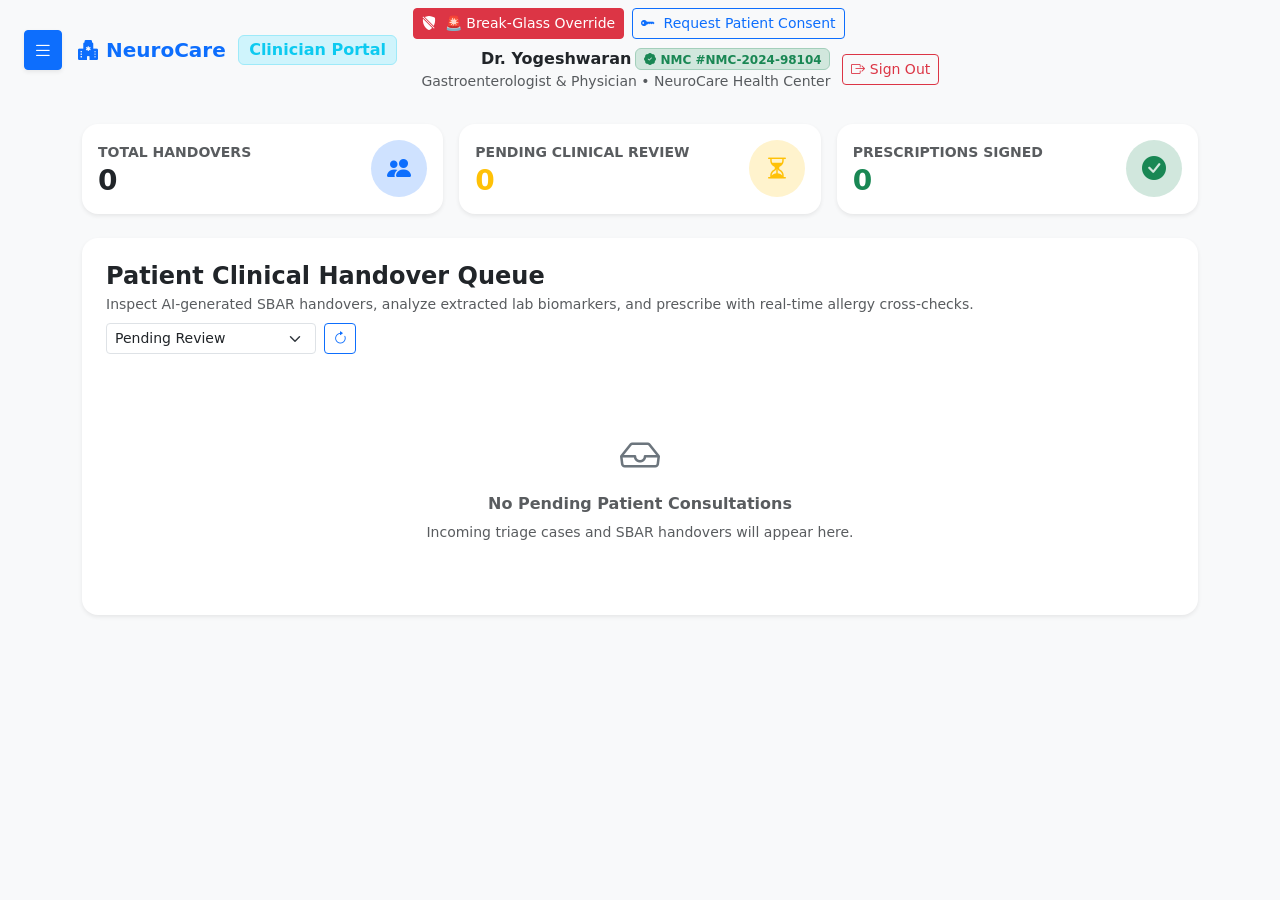
==== commit b74dbeca: "Rebrand to NeuroCare, remove dummy doctors except Dr. Yogeshwaran, purge fake IoT devices, clean def" ====
--- a/frontend/doctor.html
+++ b/frontend/doctor.html
@@ -34,12 +34,12 @@
                 </button>
                 <div class="text-end d-none d-md-block ms-2">
                     <div class="d-flex align-items-center gap-1 justify-content-end">
-                        <span class="fw-bold text-dark" id="docNameDisplay">Dr. Sarah Sharma</span>
+                        <span class="fw-bold text-dark" id="docNameDisplay">Dr. Yogeshwaran</span>
                         <span class="badge bg-success-subtle text-success border border-success-subtle small cursor-pointer" onclick="showDoctorLicenseModal()" style="cursor: pointer;" title="Verified by State Medical Council">
-                            <i class="bi bi-patch-check-fill text-success"></i> NMC #MCI-2018-98421
+                            <i class="bi bi-patch-check-fill text-success"></i> NMC #NMC-2024-98104
                         </span>
                     </div>
-                    <small class="text-muted d-block" id="docSpecDisplay">Pulmonology Specialist &bull; Apex Hospital</small>
+                    <small class="text-muted d-block" id="docSpecDisplay">Gastroenterologist &amp; Physician &bull; NeuroCare Health Center</small>
                 </div>
                 <button class="btn btn-outline-danger btn-sm ms-1" onclick="API.logout()">
                     <i class="bi bi-box-arrow-right"></i> Sign Out
@@ -181,53 +181,10 @@
 
                     <!-- Queue List -->
                     <div id="queueContainer" class="row g-3">
-                        <div class="col-md-6">
-                            <div class="card border-0 shadow-sm rounded-4 p-3 border-start border-4 border-danger bg-white h-100">
-                                <div class="d-flex justify-content-between align-items-start mb-2">
-                                    <span class="badge bg-danger">P1 Urgent Triage</span>
-                                    <small class="text-muted">Case #101 &bull; Active Queue</small>
-                                </div>
-                                <h6 class="fw-bold mb-1 text-dark">Rahul Verma &bull; Age 38 (Male)</h6>
-                                <p class="small text-muted mb-2">Chief Complaint: Sharp crushing chest tightness with left-arm radiation. Cold clammy diaphoresis.</p>
-                                <div class="p-2 bg-light rounded small mb-3">
-                                    <div class="d-flex justify-content-between mb-1">
-                                        <span class="text-muted">AI Differential:</span>
-                                        <strong class="text-danger">Acute Coronary Syndrome (76.4% match)</strong>
-                                    </div>
-                                    <div class="d-flex justify-content-between">
-                                        <span class="text-muted">Shannon Entropy:</span>
-                                        <span>2.73 bits (Diagnostic Uncertainty: 68%)</span>
-                                    </div>
-                                </div>
-                                <div class="d-flex justify-content-between align-items-center mt-auto">
-                                    <span class="badge bg-success-subtle text-success"><i class="bi bi-shield-check"></i> SBAR Verified</span>
-                                    <button class="btn btn-primary btn-sm px-3 fw-semibold" onclick="selectConsultation(101)">Inspect & Prescribe</button>
-                                </div>
-                            </div>
-                        </div>
-                        <div class="col-md-6">
-                            <div class="card border-0 shadow-sm rounded-4 p-3 border-start border-4 border-warning bg-white h-100">
-                                <div class="d-flex justify-content-between align-items-start mb-2">
-                                    <span class="badge bg-warning text-dark">P2 Standard Triage</span>
-                                    <small class="text-muted">Case #102 &bull; Active Queue</small>
-                                </div>
-                                <h6 class="fw-bold mb-1 text-dark">Sarah Jenkins &bull; Age 45 (Female)</h6>
-                                <p class="small text-muted mb-2">Chief Complaint: High continuous fever (102.4°F), deep chest cough with rust-colored sputum.</p>
-                                <div class="p-2 bg-light rounded small mb-3">
-                                    <div class="d-flex justify-content-between mb-1">
-                                        <span class="text-muted">AI Differential:</span>
-                                        <strong class="text-primary">Bacterial Pneumonia (42.9% match)</strong>
-                                    </div>
-                                    <div class="d-flex justify-content-between">
-                                        <span class="text-muted">Recommended Tests:</span>
-                                        <span>Chest X-Ray (PA View), Sputum Culture</span>
-                                    </div>
-                                </div>
-                                <div class="d-flex justify-content-between align-items-center mt-auto">
-                                    <span class="badge bg-primary-subtle text-primary"><i class="bi bi-file-earmark-medical"></i> Labs Attached</span>
-                                    <button class="btn btn-outline-primary btn-sm px-3 fw-semibold" onclick="selectConsultation(102)">Inspect & Prescribe</button>
-                                </div>
-                            </div>
+                        <div class="col-12 text-center py-5 text-muted">
+                            <i class="bi bi-inbox fs-1 text-secondary d-block mb-2"></i>
+                            <h6 class="fw-semibold">No Pending Patient Consultations</h6>
+                            <p class="small mb-0">Incoming triage cases and SBAR handovers will appear here.</p>
                         </div>
                     </div>
                 </div>
@@ -249,43 +206,43 @@
                     <!-- Patient Vitals Display Strip -->
                     <div class="p-3 bg-light rounded-4 mb-4 border">
                         <div class="d-flex justify-content-between align-items-center mb-2">
-                            <strong class="text-dark">Patient: Rahul Verma (Age 48, Male) • B+ • Type 2 Diabetes, Hypertension</strong>
-                            <span class="badge bg-success-subtle text-success">Continuous Telemetry Active</span>
+                            <strong class="text-dark" id="docPatientVitalsHeader">Patient Telemetry &bull; No Active Stream Selected</strong>
+                            <span class="badge bg-secondary-subtle text-secondary" id="docTelemetryStatusBadge">Telemetry Standby</span>
                         </div>
                         <div class="row g-3 text-center">
                             <div class="col-md-3">
                                 <div class="bg-white p-3 rounded-3 border">
                                     <small class="text-muted d-block">Blood Pressure</small>
-                                    <h4 class="fw-bold text-dark mb-0" id="docBpVal">128/84 mmHg</h4>
-                                    <span class="badge bg-success-subtle text-success small mt-1">Normal Range</span>
+                                    <h4 class="fw-bold text-dark mb-0" id="docBpVal">--/-- mmHg</h4>
+                                    <span class="badge bg-secondary-subtle text-secondary small mt-1">Pending</span>
                                 </div>
                             </div>
                             <div class="col-md-3">
                                 <div class="bg-white p-3 rounded-3 border">
                                     <small class="text-muted d-block">Continuous Glucose</small>
-                                    <h4 class="fw-bold text-warning mb-0" id="docGlucoseVal">172 mg/dL</h4>
-                                    <span class="badge bg-warning-subtle text-warning small mt-1">Slight Elevation</span>
+                                    <h4 class="fw-bold text-secondary mb-0" id="docGlucoseVal">-- mg/dL</h4>
+                                    <span class="badge bg-secondary-subtle text-secondary small mt-1">Pending</span>
                                 </div>
                             </div>
                             <div class="col-md-3">
                                 <div class="bg-white p-3 rounded-3 border">
                                     <small class="text-muted d-block">Oxygen SpO2</small>
-                                    <h4 class="fw-bold text-info mb-0" id="docSpo2Val">98%</h4>
-                                    <span class="badge bg-success-subtle text-success small mt-1">Healthy</span>
+                                    <h4 class="fw-bold text-secondary mb-0" id="docSpo2Val">--%</h4>
+                                    <span class="badge bg-secondary-subtle text-secondary small mt-1">Pending</span>
                                 </div>
                             </div>
                             <div class="col-md-3">
                                 <div class="bg-white p-3 rounded-3 border">
                                     <small class="text-muted d-block">Heart Rate</small>
-                                    <h4 class="fw-bold text-success mb-0" id="docHrVal">74 bpm</h4>
-                                    <span class="badge bg-success-subtle text-success small mt-1">Sinus Rhythm</span>
+                                    <h4 class="fw-bold text-secondary mb-0" id="docHrVal">-- bpm</h4>
+                                    <span class="badge bg-secondary-subtle text-secondary small mt-1">Pending</span>
                                 </div>
                             </div>
                         </div>
                     </div>
 
                     <!-- Lead-II ECG Waveform Canvas -->
-                    <h6 class="fw-bold text-dark mb-2"><i class="bi bi-activity text-success me-1"></i>Synchronized Lead-II ECG Strip:</h6>
+                    <h6 class="fw-bold text-dark mb-2"><i class="bi bi-activity text-secondary me-1"></i>Synchronized Lead-II ECG Strip:</h6>
                     <div class="ecg-canvas-container ecg-grid mb-3">
                         <canvas id="docEcgCanvas" width="900" height="130" style="width: 100%; height: 130px;"></canvas>
                     </div>
@@ -294,10 +251,10 @@
                     <div class="p-3 bg-light rounded-3 border">
                         <div class="d-flex justify-content-between align-items-center mb-1">
                             <strong class="text-dark"><i class="bi bi-bell-fill text-warning me-1"></i> Context-Aware Caregiver Escalation Tier:</strong>
-                            <span class="badge bg-success" id="docCaregiverTierBadge">LEVEL 1 STABLE</span>
+                            <span class="badge bg-secondary" id="docCaregiverTierBadge">STANDBY</span>
                         </div>
                         <p class="small text-muted mb-0" id="docCaregiverStatusText">
-                            Routine vital baseline confirmed. Next prioritized escalation: Caregiver push on Level 2 deviation; Doctor OPD consultation queue trigger on Level 3.
+                            Telemetry monitor standby. Live caregiver escalation activates upon real patient vital deviation.
                         </p>
                     </div>
                 </div>
@@ -317,17 +274,9 @@
                     </div>
 
                     <div id="doctorErFeedContainer" class="d-flex flex-column gap-3">
-                        <div class="p-3 bg-light rounded-3 border-start border-4 border-danger">
-                            <div class="d-flex justify-content-between align-items-center mb-1">
-                                <span class="badge bg-danger">Inbound EMS En Route &bull; 6 Mins ETA</span>
-                                <small class="text-muted">ALS Ambulance #07 &bull; Reserved: Trauma Bay 3</small>
-                            </div>
-                            <h6 class="fw-bold mb-1 text-dark">Patient: Rahul Verma (Age 38, Male) &bull; Suspected Acute Myocardial Infarction</h6>
-                            <p class="small text-muted mb-2">Vitals Stream: SpO2 88% &bull; Pulse 124 bpm &bull; Blood Pressure: 158/98 mmHg. ER Oxygen & Heparin Protocol Pre-Alerted.</p>
-                            <div class="d-flex justify-content-between align-items-center">
-                                <span class="badge bg-secondary-subtle text-secondary border">Dispatch Telemetry Active</span>
-                                <button class="btn btn-danger btn-sm py-0 px-2 fw-semibold" onclick="document.getElementById('erPassportPatientId').value='4'; document.getElementById('erPassportPurpose').value='Inbound emergency trauma triage';">Load Emergency Passport</button>
-                            </div>
+                        <div class="p-4 bg-light rounded-3 text-center text-muted">
+                            <i class="bi bi-ambulance fs-2 text-secondary d-block mb-1"></i>
+                            <p class="mb-0">No active inbound emergency dispatches at this moment.</p>
                         </div>
                     </div>
                 </div>
@@ -338,7 +287,7 @@
                     <form class="row g-2 align-items-end" onsubmit="openDoctorLivePassport(event)">
                         <div class="col-md-3">
                             <label class="form-label small fw-bold mb-1">Patient ID</label>
-                            <input type="number" id="erPassportPatientId" class="form-control" value="4" required>
+                            <input type="number" id="erPassportPatientId" class="form-control" placeholder="e.g. 5" required>
                         </div>
                         <div class="col-md-6">
                             <label class="form-label small fw-bold mb-1">Purpose / reason (min 8 characters)</label>
@@ -378,29 +327,11 @@
                                 </tr>
                             </thead>
                             <tbody>
-                                <tr class="table-danger-subtle">
-                                    <td><strong class="fs-6 text-danger">A-112</strong></td>
-                                    <td><strong>Rahul Verma</strong> <small class="text-muted">(Age 38, M)</small></td>
-                                    <td><span class="badge bg-danger">P1 Urgent</span></td>
-                                    <td>Acute retrosternal chest pain, diaphoresis</td>
-                                    <td><span class="badge bg-danger">IN-CONSULTATION</span></td>
-                                    <td><button class="btn btn-outline-danger btn-sm py-0 px-2">Calling</button></td>
-                                </tr>
                                 <tr>
-                                    <td><strong class="fs-6 text-warning">A-113</strong></td>
-                                    <td><strong>Sarah Jenkins</strong> <small class="text-muted">(Age 45, F)</small></td>
-                                    <td><span class="badge bg-warning text-dark">P2 Standard</span></td>
-                                    <td>Persistent fever, productive chest cough</td>
-                                    <td><span class="badge bg-primary-subtle text-primary">NEXT WAITING</span></td>
-                                    <td><button class="btn btn-primary btn-sm py-0 px-2" onclick="callQueueToken('A-113')">Call In</button></td>
-                                </tr>
-                                <tr>
-                                    <td><strong class="fs-6 text-secondary">A-114</strong></td>
-                                    <td><strong>Vikram Patel</strong> <small class="text-muted">(Age 52, M)</small></td>
-                                    <td><span class="badge bg-secondary">P3 Routine</span></td>
-                                    <td>Routine hypertension & lipid review</td>
-                                    <td><span class="badge bg-light text-dark border">Waiting (Est 14 min)</span></td>
-                                    <td><button class="btn btn-outline-secondary btn-sm py-0 px-2">Notify</button></td>
+                                    <td colspan="6" class="text-center py-4 text-muted">
+                                        <i class="bi bi-ticket-perforated fs-3 text-secondary d-block mb-1"></i>
+                                        No patients currently waiting in OPD queue.
+                                    </td>
                                 </tr>
                             </tbody>
                         </table>
@@ -855,16 +786,16 @@
                     <div class="rounded-circle bg-success-subtle text-success mx-auto d-flex align-items-center justify-content-center mb-3" style="width: 80px; height: 80px; font-size: 2.2rem;">
                         <i class="bi bi-shield-check"></i>
                     </div>
-                    <h5 class="fw-bold mb-1">Dr. Sarah Sharma, MD, DM</h5>
-                    <span class="badge bg-success-subtle text-success fs-6 mb-3">ACTIVE & VERIFIED REGISTRATION</span>
+                    <h5 class="fw-bold mb-1">Dr. Yogeshwaran, MBBS, MD</h5>
+                    <span class="badge bg-success-subtle text-success fs-6 mb-3">ACTIVE &amp; VERIFIED REGISTRATION</span>
 
                     <div class="p-3 bg-light rounded-3 border text-start small mb-3">
-                        <div class="mb-1"><strong>Registration License:</strong> <code class="text-dark">MCI-2018-98421</code></div>
-                        <div class="mb-1"><strong>Regulatory Authority:</strong> National Medical Commission (NMC) / Karnataka Medical Council</div>
-                        <div class="mb-1"><strong>Primary Specialty:</strong> Pulmonology & Critical Care Medicine</div>
-                        <div class="mb-1"><strong>Hospital Clearance:</strong> Chief of Respiratory ICU, Apex Super-Specialty Hospital</div>
-                        <div class="mb-1"><strong>Verification Status:</strong> <span class="text-success fw-bold">✓ Valid through 2029</span></div>
-                        <div><strong>Cryptographic Seal:</strong> <code class="text-primary small">NMC-SIG-849201-RSA2048-VALID</code></div>
+                        <div class="mb-1"><strong>Registration License:</strong> <code class="text-dark">NMC-2024-98104</code></div>
+                        <div class="mb-1"><strong>Regulatory Authority:</strong> National Medical Commission (NMC)</div>
+                        <div class="mb-1"><strong>Primary Specialty:</strong> Gastroenterologist &amp; Physician</div>
+                        <div class="mb-1"><strong>Hospital Clearance:</strong> NeuroCare Multi-Specialty Health Center</div>
+                        <div class="mb-1"><strong>Verification Status:</strong> <span class="text-success fw-bold">✓ Valid &amp; Active</span></div>
+                        <div><strong>Cryptographic Seal:</strong> <code class="text-primary small">NMC-SIG-YOGESH-RSA2048-VALID</code></div>
                     </div>
 
                     <button type="button" class="btn btn-outline-success btn-sm w-100" data-bs-dismiss="modal">
@@ -886,8 +817,8 @@
                 <div class="modal-body p-4">
                     <form id="docRequestConsentForm" onsubmit="submitDoctorConsentRequest(event)">
                         <div class="mb-3">
-                            <label class="form-label small fw-bold">Target Patient ID / Universal Health ID:</label>
-                            <input type="number" id="docReqPatientId" class="form-control" value="4" required>
+                            <label class="form-label small fw-bold">Target Patient ID / Health ID:</label>
+                            <input type="number" id="docReqPatientId" class="form-control" placeholder="e.g. 5" required>
                         </div>
                         <div class="mb-3">
                             <label class="form-label small fw-bold">Clinical Purpose:</label>
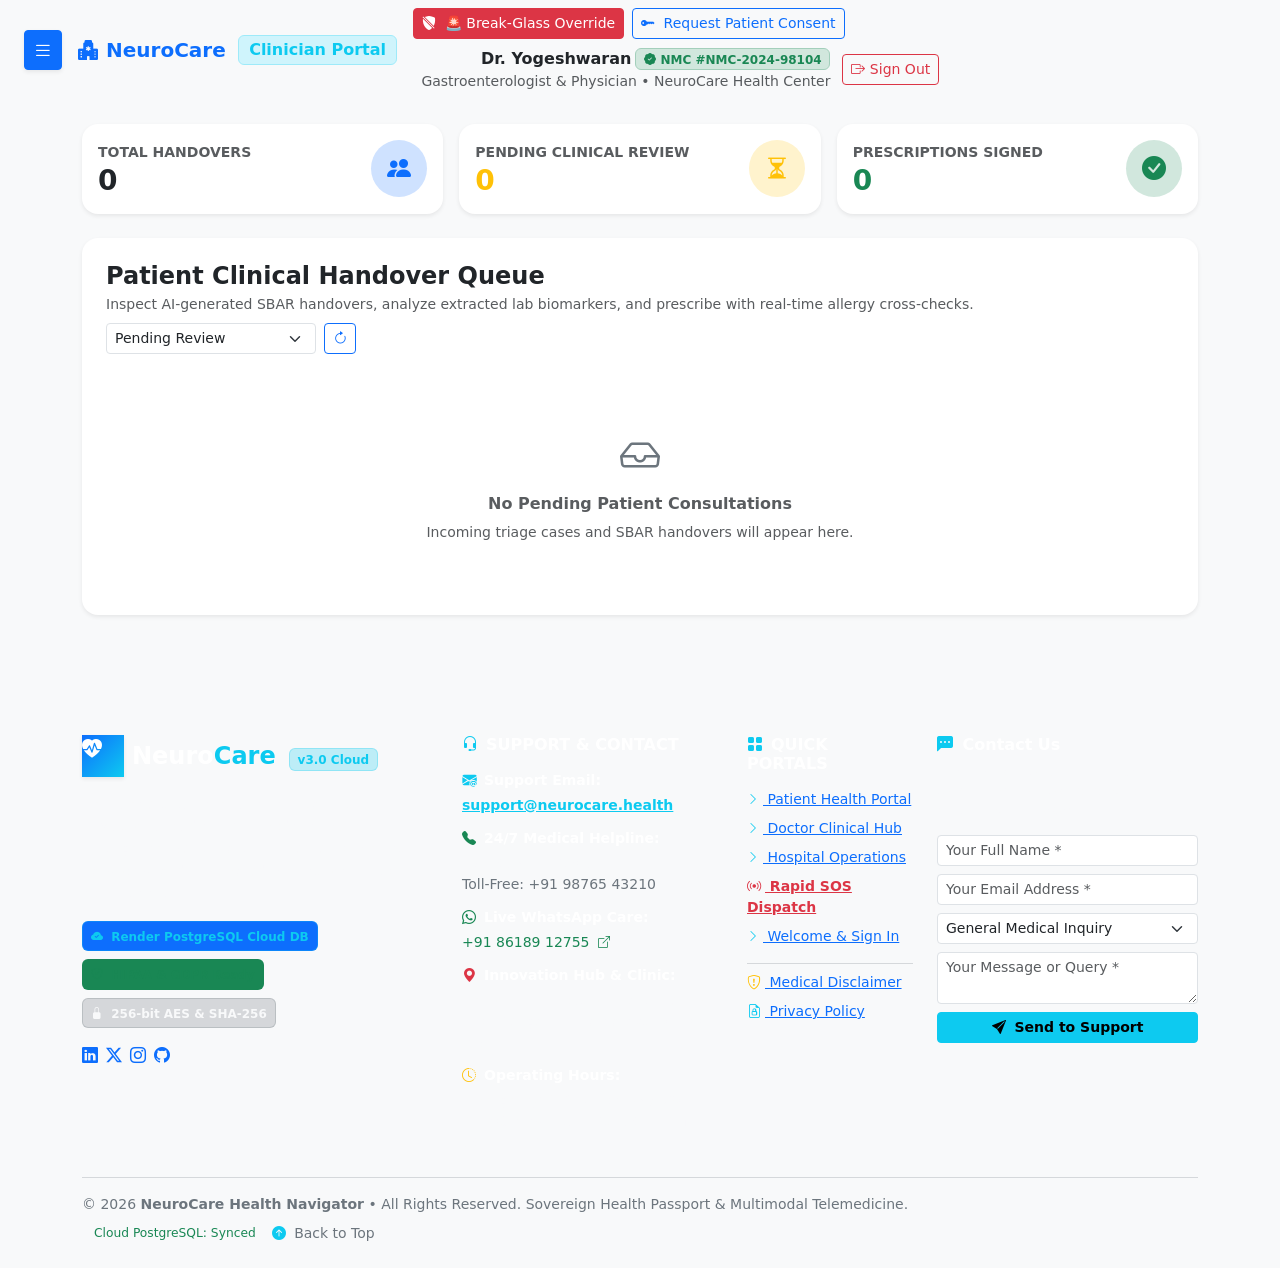
==== commit 33ff2b0b: "Add dark blue footer with contact form, support details, cloud database link, and compliance modals " ====
--- a/frontend/doctor.html
+++ b/frontend/doctor.html
@@ -542,6 +542,156 @@
             </div>
         </div>
     </div>
+
+    <!-- COMPREHENSIVE DARK BLUE MEDICAL CLOUD FOOTER -->
+    <footer class="neurocare-footer pt-5 pb-4 mt-5">
+        <div class="container">
+            <div class="row g-4 mb-4">
+                
+                <!-- Col 1: Brand, Mission & Security -->
+                <div class="col-lg-4 col-md-6">
+                    <div class="d-flex align-items-center gap-2 mb-3">
+                        <span class="brand-icon shadow-sm" style="width: 42px; height: 42px; background: linear-gradient(135deg, #0d6efd, #0dcaf0);">
+                            <i class="bi bi-heart-pulse-fill text-white fs-5"></i>
+                        </span>
+                        <div>
+                            <span class="fs-4 fw-bold text-white tracking-wide">Neuro<span class="text-info">Care</span></span>
+                            <span class="badge bg-info bg-opacity-25 text-info border border-info border-opacity-25 ms-2 small">v3.0 Cloud</span>
+                        </div>
+                    </div>
+                    <p class="small text-light opacity-75 mb-3" style="line-height: 1.6;">
+                        Next-generation intelligent clinical health navigator providing multimodal symptom intelligence, decentralized emergency medical passports, and automated medication safety compliance.
+                    </p>
+                    
+                    <!-- Cloud Architecture & Compliance Badges -->
+                    <div class="d-flex flex-wrap gap-2 mb-3">
+                        <span class="badge bg-primary bg-opacity-20 text-info border border-info border-opacity-25 py-2 px-2 small">
+                            <i class="bi bi-cloud-check-fill me-1"></i> Render PostgreSQL Cloud DB
+                        </span>
+                        <span class="badge bg-success bg-opacity-20 text-success border border-success border-opacity-25 py-2 px-2 small">
+                            <i class="bi bi-shield-check me-1"></i> HIPAA & GDPR Ready
+                        </span>
+                        <span class="badge bg-secondary bg-opacity-25 text-light border border-secondary border-opacity-25 py-2 px-2 small">
+                            <i class="bi bi-lock-fill me-1"></i> 256-bit AES & SHA-256
+                        </span>
+                    </div>
+
+                    <!-- Social Presence -->
+                    <div class="d-flex gap-2">
+                        <a href="https://linkedin.com" target="_blank" class="social-icon-btn" title="LinkedIn"><i class="bi bi-linkedin"></i></a>
+                        <a href="https://twitter.com" target="_blank" class="social-icon-btn" title="X (Twitter)"><i class="bi bi-twitter-x"></i></a>
+                        <a href="https://instagram.com" target="_blank" class="social-icon-btn" title="Instagram"><i class="bi bi-instagram"></i></a>
+                        <a href="https://github.com" target="_blank" class="social-icon-btn" title="GitHub"><i class="bi bi-github"></i></a>
+                    </div>
+                </div>
+
+                <!-- Col 2: Support Email & Contact Details -->
+                <div class="col-lg-3 col-md-6">
+                    <h6 class="fw-bold text-white text-uppercase tracking-wider mb-3">
+                        <i class="bi bi-headset text-info me-2"></i>Support & Contact
+                    </h6>
+                    <ul class="list-unstyled small mb-0 d-flex flex-column gap-2 text-light opacity-90">
+                        <li>
+                            <strong class="d-block text-white mb-1"><i class="bi bi-envelope-at-fill text-info me-2"></i>Support Email:</strong>
+                            <a href="mailto:support@neurocare.health" class="text-info fw-semibold text-break">support@neurocare.health</a>
+                        </li>
+                        <li class="pt-1">
+                            <strong class="d-block text-white mb-1"><i class="bi bi-telephone-fill text-success me-2"></i>24/7 Medical Helpline:</strong>
+                            <a href="tel:+918047192300" class="text-light text-decoration-none">+91 80 4719 2300</a>
+                            <span class="text-secondary d-block">Toll-Free: +91 98765 43210</span>
+                        </li>
+                        <li class="pt-1">
+                            <strong class="d-block text-white mb-1"><i class="bi bi-whatsapp text-success me-2"></i>Live WhatsApp Care:</strong>
+                            <a href="https://wa.me/918618912755?text=Hello%20NeuroCare%20Support" target="_blank" class="text-success text-decoration-none">
+                                +91 86189 12755 <i class="bi bi-box-arrow-up-right ms-1" style="font-size:0.75rem;"></i>
+                            </a>
+                        </li>
+                        <li class="pt-1">
+                            <strong class="d-block text-white mb-1"><i class="bi bi-geo-alt-fill text-danger me-2"></i>Innovation Hub & Clinic:</strong>
+                            <span class="text-light opacity-75">NeuroCare Innovation Park, Health City, Bengaluru, Karnataka 560100, India</span>
+                        </li>
+                        <li class="pt-1">
+                            <strong class="d-block text-white mb-1"><i class="bi bi-clock-history text-warning me-2"></i>Operating Hours:</strong>
+                            <span class="text-light opacity-75">Emergency & Dispatch: 24/7/365<br>OPD Clinics: Mon - Sat 08:00 AM - 08:00 PM IST</span>
+                        </li>
+                    </ul>
+                </div>
+
+                <!-- Col 3: Direct Portal Links & Compliance -->
+                <div class="col-lg-2 col-md-6">
+                    <h6 class="fw-bold text-white text-uppercase tracking-wider mb-3">
+                        <i class="bi bi-grid-fill text-info me-2"></i>Quick Portals
+                    </h6>
+                    <ul class="list-unstyled small mb-0 d-flex flex-column gap-2">
+                        <li><a href="/patient"><i class="bi bi-chevron-right text-info me-1 small"></i> Patient Health Portal</a></li>
+                        <li><a href="/doctor"><i class="bi bi-chevron-right text-info me-1 small"></i> Doctor Clinical Hub</a></li>
+                        <li><a href="/hospital"><i class="bi bi-chevron-right text-info me-1 small"></i> Hospital Operations</a></li>
+                        <li><a href="/emergency.html" class="text-danger fw-semibold"><i class="bi bi-broadcast text-danger me-1"></i> Rapid SOS Dispatch</a></li>
+                        <li><a href="/"><i class="bi bi-chevron-right text-info me-1 small"></i> Welcome & Sign In</a></li>
+                        <li class="pt-2 border-top border-secondary border-opacity-25 mt-2">
+                            <a href="#" onclick="openDisclaimerModal(); return false;"><i class="bi bi-shield-exclamation text-warning me-1"></i> Medical Disclaimer</a>
+                        </li>
+                        <li>
+                            <a href="#" onclick="openPrivacyModal(); return false;"><i class="bi bi-file-earmark-lock text-info me-1"></i> Privacy Policy</a>
+                        </li>
+                    </ul>
+                </div>
+
+                <!-- Col 4: Interactive Contact Us Form (Saved to Cloud DB) -->
+                <div class="col-lg-3 col-md-6">
+                    <div class="footer-contact-card">
+                        <h6 class="fw-bold text-white mb-2">
+                            <i class="bi bi-chat-left-dots-fill text-info me-1"></i> Contact Us
+                        </h6>
+                        <p class="small text-light opacity-75 mb-3" style="font-size: 0.8rem;">
+                            Direct message our clinical operations team. All messages are recorded in our secure cloud database.
+                        </p>
+                        <form id="footerContactForm" onsubmit="submitFooterContact(event)">
+                            <div class="mb-2">
+                                <input type="text" id="footerContactName" class="form-control form-control-sm footer-input" placeholder="Your Full Name *" required>
+                            </div>
+                            <div class="mb-2">
+                                <input type="email" id="footerContactEmail" class="form-control form-control-sm footer-input" placeholder="Your Email Address *" required>
+                            </div>
+                            <div class="mb-2">
+                                <select id="footerContactSubject" class="form-select form-select-sm footer-input">
+                                    <option value="General Inquiry" selected>General Medical Inquiry</option>
+                                    <option value="Appointment Support">Appointment & Consultation Help</option>
+                                    <option value="Emergency Escalation">Emergency Response Escalation</option>
+                                    <option value="Doctor Partnership">Doctor & Clinic Partnership</option>
+                                    <option value="Technical Support">Technical & Passport Help</option>
+                                </select>
+                            </div>
+                            <div class="mb-2">
+                                <textarea id="footerContactMessage" class="form-control form-control-sm footer-input" rows="2" placeholder="Your Message or Query *" required></textarea>
+                            </div>
+                            <button type="submit" class="btn btn-info btn-sm w-100 fw-bold" id="footerContactBtn">
+                                <i class="bi bi-send-fill me-1"></i> Send to Support
+                            </button>
+                            <div id="footerContactStatus" class="small mt-2 d-none"></div>
+                        </form>
+                    </div>
+                </div>
+
+            </div>
+
+            <!-- Footer Bottom Line -->
+            <div class="border-top border-secondary border-opacity-25 pt-3 mt-2 d-flex justify-content-between align-items-center flex-wrap gap-2 text-secondary small">
+                <div>
+                    &copy; 2026 <strong>NeuroCare Health Navigator</strong> &bull; All Rights Reserved. Sovereign Health Passport & Multimodal Telemedicine.
+                </div>
+                <div class="d-flex align-items-center gap-3">
+                    <span class="d-inline-flex align-items-center gap-1 text-success small">
+                        <span class="spinner-grow spinner-grow-sm text-success" style="width: 8px; height: 8px;" role="status"></span>
+                        Cloud PostgreSQL: Synced
+                    </span>
+                    <a href="#top" class="text-secondary text-decoration-none" onclick="window.scrollTo({top: 0, behavior: 'smooth'}); return false;">
+                        <i class="bi bi-arrow-up-circle-fill me-1 text-info"></i> Back to Top
+                    </a>
+                </div>
+            </div>
+        </div>
+    </footer>
 
 
 
@@ -861,6 +1011,46 @@
     </div>
 
 
+    <!-- Medical Disclaimer Modal -->
+    <div class="modal fade" id="medicalDisclaimerModal" tabindex="-1">
+        <div class="modal-dialog modal-dialog-centered">
+            <div class="modal-content border-0 shadow-lg rounded-4">
+                <div class="modal-header bg-dark text-white border-bottom">
+                    <h5 class="modal-title fw-bold"><i class="bi bi-shield-exclamation text-warning me-2"></i>Medical & Clinical Disclaimer</h5>
+                    <button type="button" class="btn-close btn-close-white" data-bs-dismiss="modal"></button>
+                </div>
+                <div class="modal-body p-4 small text-dark">
+                    <p><strong>1. Decision Support, Not Replacement for Medical Advice:</strong> NeuroCare AI algorithms and predictive triage provide clinical decision assistance and risk stratification. They are NOT a substitute for professional clinical diagnosis, emergency department triage, or personalized treatment from a licensed physician.</p>
+                    <p><strong>2. Immediate Emergency Protocol:</strong> If you or anyone around you is experiencing life-threatening symptoms (such as acute crushing chest pain, difficulty breathing, sudden stroke-like weakness, or severe hemorrhage), immediately call local emergency services (112, 911, or +91 80 4719 2300) or proceed to the nearest trauma emergency center.</p>
+                    <p class="mb-0"><strong>3. Prescriptions & Medication:</strong> All prescriptions and drug interaction checks must be reviewed and countersigned by an attending licensed clinician.</p>
+                </div>
+                <div class="modal-footer bg-light p-2">
+                    <button type="button" class="btn btn-secondary btn-sm" data-bs-dismiss="modal">Close</button>
+                </div>
+            </div>
+        </div>
+    </div>
+
+    <!-- Privacy Policy Modal -->
+    <div class="modal fade" id="privacyPolicyModal" tabindex="-1">
+        <div class="modal-dialog modal-dialog-centered">
+            <div class="modal-content border-0 shadow-lg rounded-4">
+                <div class="modal-header bg-dark text-white border-bottom">
+                    <h5 class="modal-title fw-bold"><i class="bi bi-file-earmark-lock text-info me-2"></i>Privacy & Sovereign Health Data Policy</h5>
+                    <button type="button" class="btn-close btn-close-white" data-bs-dismiss="modal"></button>
+                </div>
+                <div class="modal-body p-4 small text-dark">
+                    <p><strong>1. Sovereign Data Ownership:</strong> In accordance with HIPAA, GDPR, and Digital Personal Data Protection standards, you retain complete sovereign ownership of your medical records, vitals, and diagnostic histories.</p>
+                    <p><strong>2. Cloud Database Security:</strong> All patient profiles and clinical records are stored in enterprise-grade Cloud PostgreSQL with AES-256 encryption at rest and TLS 1.3 in transit.</p>
+                    <p class="mb-0"><strong>3. Revocable Blockchain Consent:</strong> You have full control over who accesses your medical records. Any consent granted to doctors, researchers, or insurers can be instantly revoked with 1 tap from your Blockchain Consent Matrix.</p>
+                </div>
+                <div class="modal-footer bg-light p-2">
+                    <button type="button" class="btn btn-secondary btn-sm" data-bs-dismiss="modal">Close</button>
+                </div>
+            </div>
+        </div>
+    </div>
+
     <!-- Bootstrap Bundle & Scripts -->
     <script src="https://cdn.jsdelivr.net/npm/bootstrap@5.3.3/dist/js/bootstrap.bundle.min.js"></script>
     <script src="/static/js/api.js"></script>
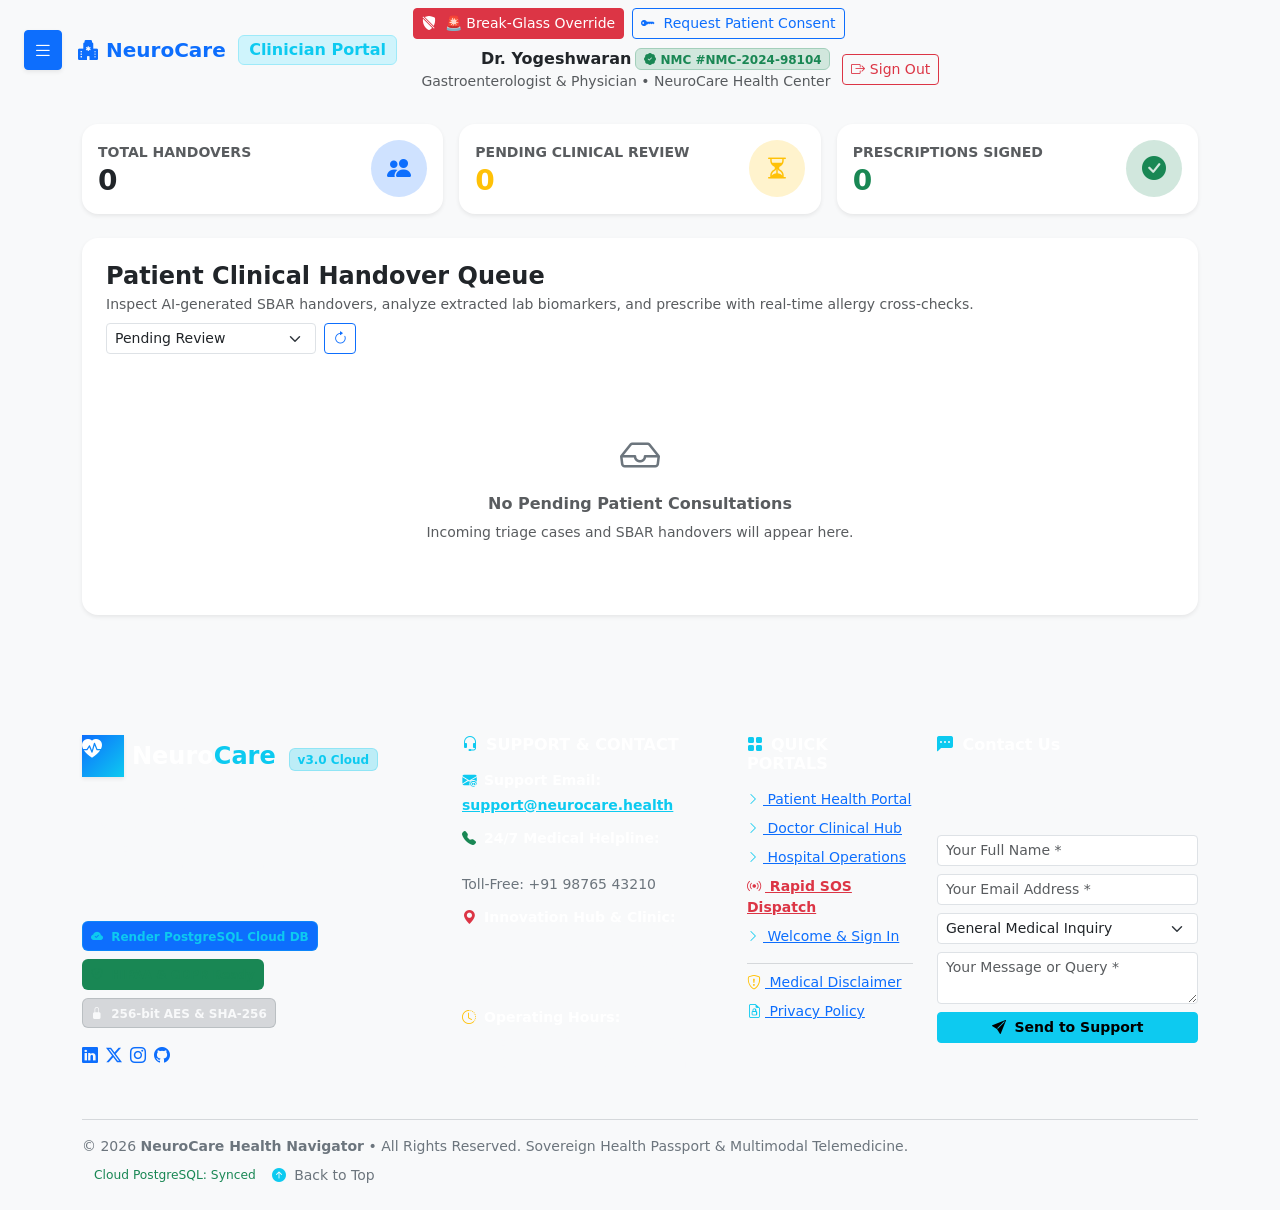
==== commit 6354afee: "Remove Live WhatsApp Care contact item from footer across all pages" ====
--- a/frontend/doctor.html
+++ b/frontend/doctor.html
@@ -599,12 +599,6 @@
                             <strong class="d-block text-white mb-1"><i class="bi bi-telephone-fill text-success me-2"></i>24/7 Medical Helpline:</strong>
                             <a href="tel:+918047192300" class="text-light text-decoration-none">+91 80 4719 2300</a>
                             <span class="text-secondary d-block">Toll-Free: +91 98765 43210</span>
-                        </li>
-                        <li class="pt-1">
-                            <strong class="d-block text-white mb-1"><i class="bi bi-whatsapp text-success me-2"></i>Live WhatsApp Care:</strong>
-                            <a href="https://wa.me/918618912755?text=Hello%20NeuroCare%20Support" target="_blank" class="text-success text-decoration-none">
-                                +91 86189 12755 <i class="bi bi-box-arrow-up-right ms-1" style="font-size:0.75rem;"></i>
-                            </a>
                         </li>
                         <li class="pt-1">
                             <strong class="d-block text-white mb-1"><i class="bi bi-geo-alt-fill text-danger me-2"></i>Innovation Hub & Clinic:</strong>
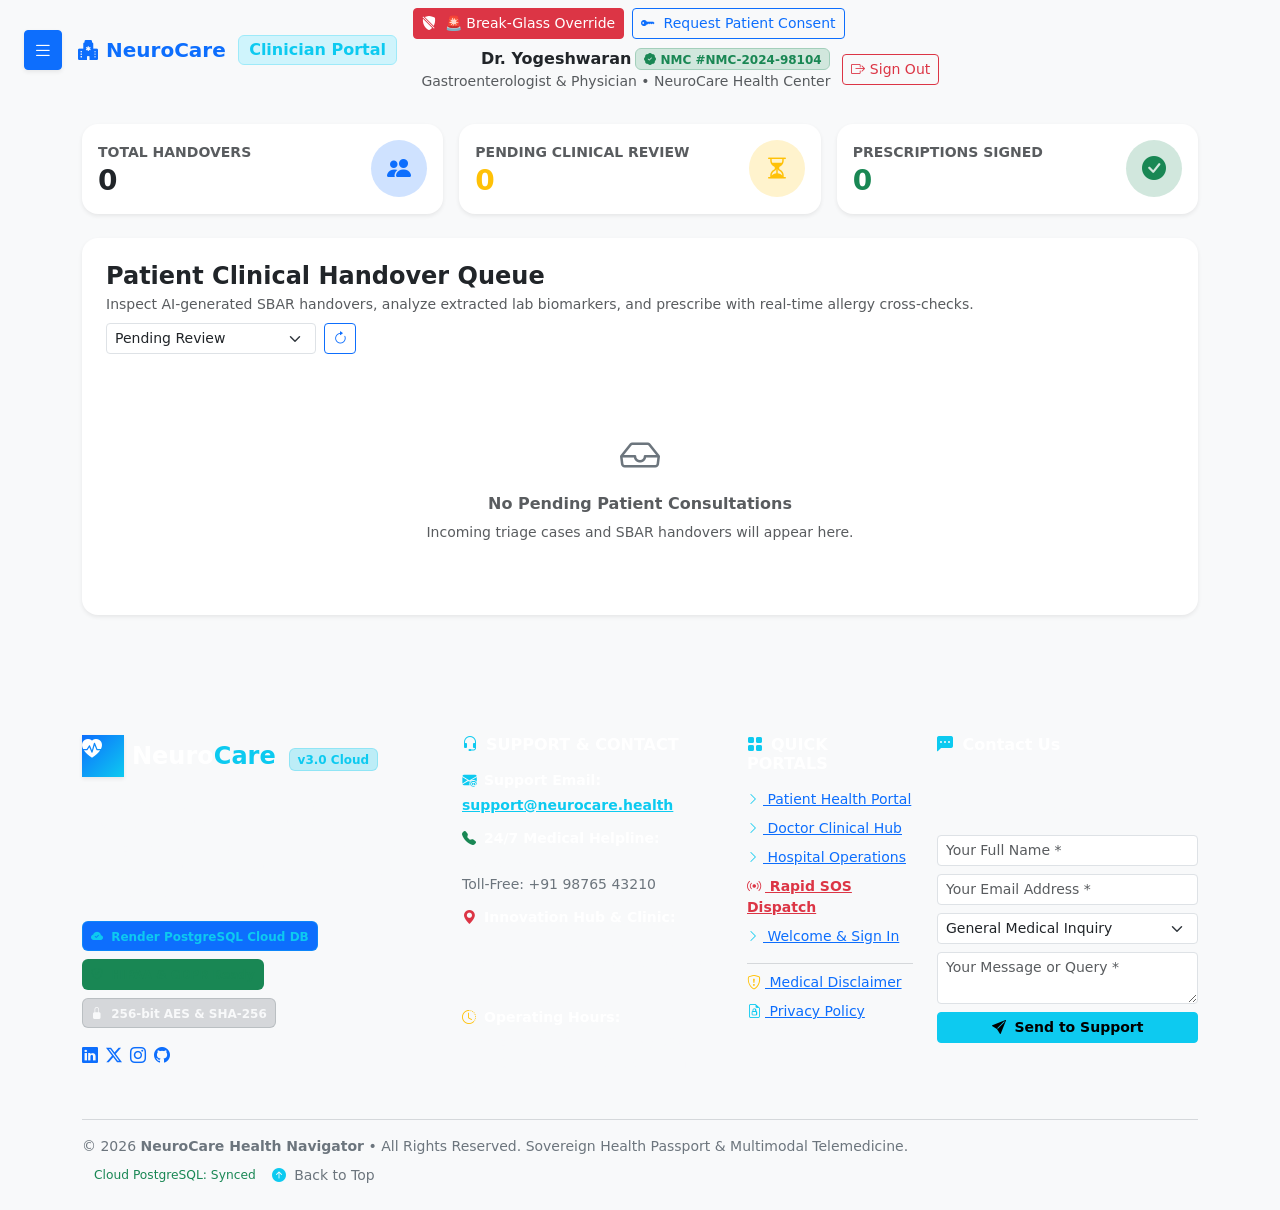
==== commit 1d9c96f5: "feat: completely disable cellular SMS and route automated notifications exclusively via WhatsApp gat" ====
--- a/frontend/doctor.html
+++ b/frontend/doctor.html
@@ -695,8 +695,8 @@
             <div class="modal-content border-0 shadow-lg rounded-4">
                 <div class="modal-header border-bottom">
                     <div>
-                        <h5 class="modal-title fw-bold" id="reviewPatientTitle">Clinical Handover Review: Rahul Verma</h5>
-                        <small class="text-muted" id="reviewConsultSubtitle">Consultation #1 • 2026-09-29</small>
+                        <h5 class="modal-title fw-bold" id="reviewPatientTitle">Clinical Handover Review: Yogesh</h5>
+                        <small class="text-muted" id="reviewConsultSubtitle">Active Patient Consultation</small>
                     </div>
                     <button type="button" class="btn-close" data-bs-dismiss="modal"></button>
                 </div>
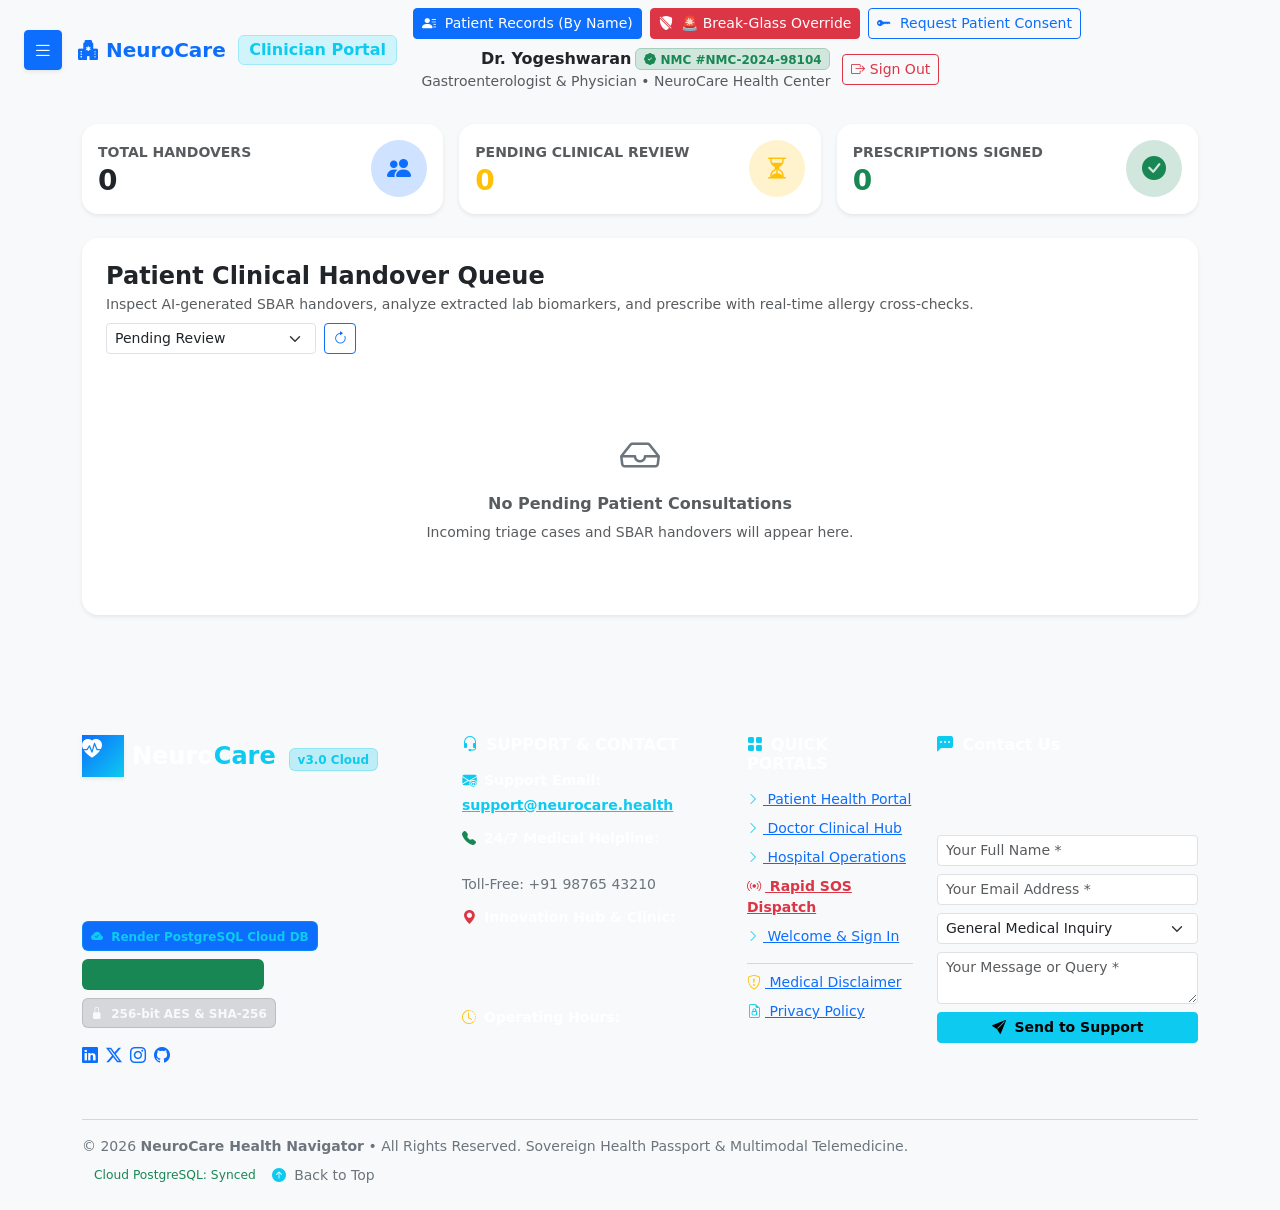
==== commit 9ad22f1c: "feat(doctor-portal): allow doctors to access patient medical records by name without hash codes" ====
--- a/frontend/doctor.html
+++ b/frontend/doctor.html
@@ -26,6 +26,9 @@
                 </a>
             </div>
             <div class="ms-auto d-flex align-items-center gap-2 flex-wrap">
+                <button class="btn btn-primary btn-sm" onclick="activateDoctorTab('doc-records'); focusPatientNameSearch();">
+                    <i class="bi bi-person-lines-fill me-1"></i> Patient Records (By Name)
+                </button>
                 <button class="btn btn-danger btn-sm" data-bs-toggle="modal" data-bs-target="#docBreakGlassModal">
                     <i class="bi bi-shield-slash-fill me-1"></i> 🚨 Break-Glass Override
                 </button>
@@ -61,6 +64,13 @@
             <div class="sidebar-nav-list">
                 <ul class="nav nav-pills flex-column gap-1" id="doctorSidebarTabs" role="tablist">
                     <li class="nav-item">
+                        <button class="sidebar-tab-btn nav-link" id="btn-doc-records" onclick="activateDoctorTab('doc-records'); focusPatientNameSearch();" type="button">
+                            <i class="bi bi-person-lines-fill text-primary"></i>
+                            <span class="tab-label">Patient Records (By Name)</span>
+                            <span class="badge bg-primary-subtle text-primary ms-auto">Access</span>
+                        </button>
+                    </li>
+                    <li class="nav-item">
                         <button class="sidebar-tab-btn nav-link active" id="btn-doc-handovers" onclick="activateDoctorTab('doc-handovers')" type="button">
                             <i class="bi bi-file-medical-fill text-primary"></i>
                             <span class="tab-label">1. SBAR Handovers</span>
@@ -158,6 +168,48 @@
         </div>
 
         <div class="tab-content">
+            <!-- TAB 0: PATIENT MEDICAL RECORDS LOOKUP (BY NAME) -->
+            <div class="tab-pane fade" id="doc-records">
+                <div class="card border-0 shadow-sm rounded-4 p-4 bg-white mb-4">
+                    <div class="d-flex justify-content-between align-items-center mb-3 flex-wrap gap-2">
+                        <div>
+                            <h4 class="fw-bold mb-1 text-primary"><i class="bi bi-person-lines-fill me-2"></i>Access Patient Medical Records (By Name)</h4>
+                            <p class="text-muted small mb-0">Search any registered patient by entering their name to view complete clinical history, prescriptions, lab scans, and live vitals—no hash code required.</p>
+                        </div>
+                    </div>
+
+                    <!-- Search Input Form -->
+                    <div class="p-3 bg-light rounded-4 border mb-4">
+                        <label class="form-label fw-bold text-dark mb-1">Enter Patient Name:</label>
+                        <div class="input-group mb-2">
+                            <span class="input-group-text bg-white"><i class="bi bi-person-search text-primary"></i></span>
+                            <input type="text" id="docRecordSearchInput" class="form-control form-control-lg border-start-0" placeholder="Type patient name (e.g. Rahul Verma, yogesh)..." onkeydown="if(event.key==='Enter') searchPatientRecordsByName()">
+                            <button class="btn btn-primary btn-lg px-4 fw-semibold" type="button" onclick="searchPatientRecordsByName()">
+                                <i class="bi bi-unlock-fill me-1"></i> Retrieve Medical Records
+                            </button>
+                        </div>
+                        <div class="d-flex align-items-center gap-2 flex-wrap">
+                            <span class="small text-muted fw-semibold">Quick Patients:</span>
+                            <button type="button" class="btn btn-xs btn-outline-primary py-1 px-2 rounded-pill small" onclick="quickFillDoctorPatientSearch('Rahul Verma')">
+                                <i class="bi bi-person-fill me-1"></i>Rahul Verma (ID: 13)
+                            </button>
+                            <button type="button" class="btn btn-xs btn-outline-primary py-1 px-2 rounded-pill small" onclick="quickFillDoctorPatientSearch('yogesh')">
+                                <i class="bi bi-person-fill me-1"></i>yogesh (ID: 5)
+                            </button>
+                        </div>
+                    </div>
+
+                    <!-- Records Display Container -->
+                    <div id="docPatientRecordsResult">
+                        <div class="p-5 text-center text-muted border rounded-4 bg-light">
+                            <i class="bi bi-person-badge fs-1 text-secondary d-block mb-2"></i>
+                            <h5 class="fw-semibold text-dark">No Patient Selected</h5>
+                            <p class="small text-muted mb-0">Enter a patient's name above to view their comprehensive clinical profile, prescriptions, lab reports, and emergency vitals.</p>
+                        </div>
+                    </div>
+                </div>
+            </div>
+
             <!-- TAB 1: SBAR CLINICAL HANDOVERS (Existing) -->
             <div class="tab-pane fade show active" id="doc-handovers">
                 <!-- Consultation Management Card -->
@@ -285,16 +337,16 @@
                     <h5 class="fw-bold mb-1 text-dark"><i class="bi bi-person-vcard-fill text-danger me-2"></i>Live Emergency Passport Lookup</h5>
                     <p class="text-muted small">Opens a read-only emergency profile from the latest authorized records. A clinical purpose is required and the access is audited.</p>
                     <form class="row g-2 align-items-end" onsubmit="openDoctorLivePassport(event)">
+                        <div class="col-md-4">
+                            <label class="form-label small fw-bold mb-1">Patient Name or ID</label>
+                            <input type="text" id="erPassportPatientId" class="form-control" placeholder="Enter patient name (e.g. Rahul Verma, yogesh)..." required>
+                        </div>
+                        <div class="col-md-5">
+                            <label class="form-label small fw-bold mb-1">Purpose / reason (min 8 characters)</label>
+                            <input type="text" id="erPassportPurpose" class="form-control" placeholder="Inbound trauma assessment" value="Inbound ER trauma assessment" required minlength="8">
+                        </div>
                         <div class="col-md-3">
-                            <label class="form-label small fw-bold mb-1">Patient ID</label>
-                            <input type="number" id="erPassportPatientId" class="form-control" placeholder="e.g. 5" required>
-                        </div>
-                        <div class="col-md-6">
-                            <label class="form-label small fw-bold mb-1">Purpose / reason (min 8 characters)</label>
-                            <input type="text" id="erPassportPurpose" class="form-control" placeholder="Inbound trauma assessment" required minlength="8">
-                        </div>
-                        <div class="col-md-3">
-                            <button type="submit" class="btn btn-danger w-100 fw-semibold">Open emergency view</button>
+                            <button type="submit" class="btn btn-danger w-100 fw-semibold"><i class="bi bi-unlock-fill me-1"></i> Open Emergency View</button>
                         </div>
                     </form>
                     <div id="doctorLivePassportBox" class="mt-3"></div>
@@ -870,9 +922,13 @@
                     <form id="docBreakGlassForm" onsubmit="executeDoctorBreakGlass(event)">
                         <div class="row g-3 mb-3">
                             <div class="col-md-6">
-                                <label class="form-label small fw-bold">Select / Enter Patient ID</label>
-                                <input type="number" id="bgPatientId" class="form-control" value="4" required>
-                                <small class="text-muted">Default patient (John Doe ID: 4)</small>
+                                <label class="form-label small fw-bold">Select Target Patient</label>
+                                <select id="bgPatientSelect" class="form-select" onchange="syncBreakGlassPatientSelect(this.value)">
+                                    <option value="5">yogesh (ID: 5)</option>
+                                    <option value="13">Rahul Verma (ID: 13)</option>
+                                </select>
+                                <input type="hidden" id="bgPatientId" value="5">
+                                <small class="text-muted d-block mt-1" id="bgPatientSelectedText"><i class="bi bi-person-check me-1"></i>Active Patient ID: <strong>5</strong></small>
                             </div>
                             <div class="col-md-6">
                                 <label class="form-label small fw-bold">Emergency Location / Department</label>
@@ -881,9 +937,17 @@
                         </div>
 
                         <div class="mb-3">
-                            <label class="form-label small fw-bold">Mandatory Clinical Justification Reason (Required):</label>
+                            <div class="d-flex justify-content-between align-items-center mb-1">
+                                <label class="form-label small fw-bold mb-0">Mandatory Clinical Justification Reason (Required):</label>
+                                <span class="badge bg-danger-subtle text-danger" style="font-size:0.7rem;">Minimum 10 Characters</span>
+                            </div>
+                            <div class="mb-2 d-flex flex-wrap gap-1">
+                                <button type="button" class="btn btn-xs btn-outline-danger py-0 px-2 rounded-pill" onclick="document.getElementById('bgJustification').value='Unconscious polytrauma victim, GCS < 8, acute hypotension. Immediate allergy, blood group and cross-match verification required.'">Unconscious / GCS &lt; 8</button>
+                                <button type="button" class="btn btn-xs btn-outline-danger py-0 px-2 rounded-pill" onclick="document.getElementById('bgJustification').value='Severe anaphylactic shock with acute respiratory compromise. Immediate steroid and epinephrine contraindication review required.'">Anaphylaxis / Shock</button>
+                                <button type="button" class="btn btn-xs btn-outline-danger py-0 px-2 rounded-pill" onclick="document.getElementById('bgJustification').value='Cardiac arrest resuscitated in ER trauma bay. Urgent antiarrhythmic drug interaction and telemetry history check.'">Cardiac Arrest / Code Blue</button>
+                            </div>
                             <textarea id="bgJustification" class="form-control" rows="2" placeholder="e.g. Unconscious polytrauma victim, GCS 7, acute hypotension, unable to obtain verbal consent. Immediate allergy and cross-match verification required." required></textarea>
-                            <small class="text-secondary">Minimum 10 characters describing life-threatening emergency.</small>
+                            <small class="text-secondary">Mandatory clinical justification will be permanently written to the immutable blockchain audit trail.</small>
                         </div>
 
                         <div class="mb-3">
@@ -961,11 +1025,21 @@
                 <div class="modal-body p-4">
                     <form id="docRequestConsentForm" onsubmit="submitDoctorConsentRequest(event)">
                         <div class="mb-3">
-                            <label class="form-label small fw-bold">Target Patient ID / Health ID:</label>
-                            <input type="number" id="docReqPatientId" class="form-control" placeholder="e.g. 5" required>
+                            <label class="form-label small fw-bold">Select Target Patient:</label>
+                            <select id="docReqPatientSelect" class="form-select" onchange="syncConsentRequestPatientSelect(this.value)">
+                                <option value="5">yogesh (ID: 5)</option>
+                                <option value="13">Rahul Verma (ID: 13)</option>
+                            </select>
+                            <input type="hidden" id="docReqPatientId" value="5">
+                            <small class="text-muted d-block mt-1" id="docReqPatientSelectedText"><i class="bi bi-person-check me-1"></i>Target Patient ID: <strong>5</strong></small>
                         </div>
                         <div class="mb-3">
                             <label class="form-label small fw-bold">Clinical Purpose:</label>
+                            <div class="mb-2 d-flex flex-wrap gap-1">
+                                <button type="button" class="btn btn-xs btn-outline-primary py-0 px-2 rounded-pill" onclick="document.getElementById('docReqPurpose').value='Comprehensive Clinical Consultation & Diagnostic Workup'">General Consultation</button>
+                                <button type="button" class="btn btn-xs btn-outline-primary py-0 px-2 rounded-pill" onclick="document.getElementById('docReqPurpose').value='Pre-Operative Anesthesia Clearance & Cardiac Risk Workup'">Pre-Op Clearance</button>
+                                <button type="button" class="btn btn-xs btn-outline-primary py-0 px-2 rounded-pill" onclick="document.getElementById('docReqPurpose').value='Longitudinal Chronic Glycemic & Hypertension Surveillance'">Chronic Surveillance</button>
+                            </div>
                             <input type="text" id="docReqPurpose" class="form-control" value="Comprehensive Clinical Consultation & Diagnostic Workup" required>
                         </div>
                         <div class="mb-3">
@@ -1048,6 +1122,6 @@
     <!-- Bootstrap Bundle & Scripts -->
     <script src="https://cdn.jsdelivr.net/npm/bootstrap@5.3.3/dist/js/bootstrap.bundle.min.js"></script>
     <script src="/static/js/api.js"></script>
-    <script src="/static/js/doctor.js"></script>
+    <script src="/static/js/doctor.js?v=20261116_v1"></script>
 </body>
 </html>
